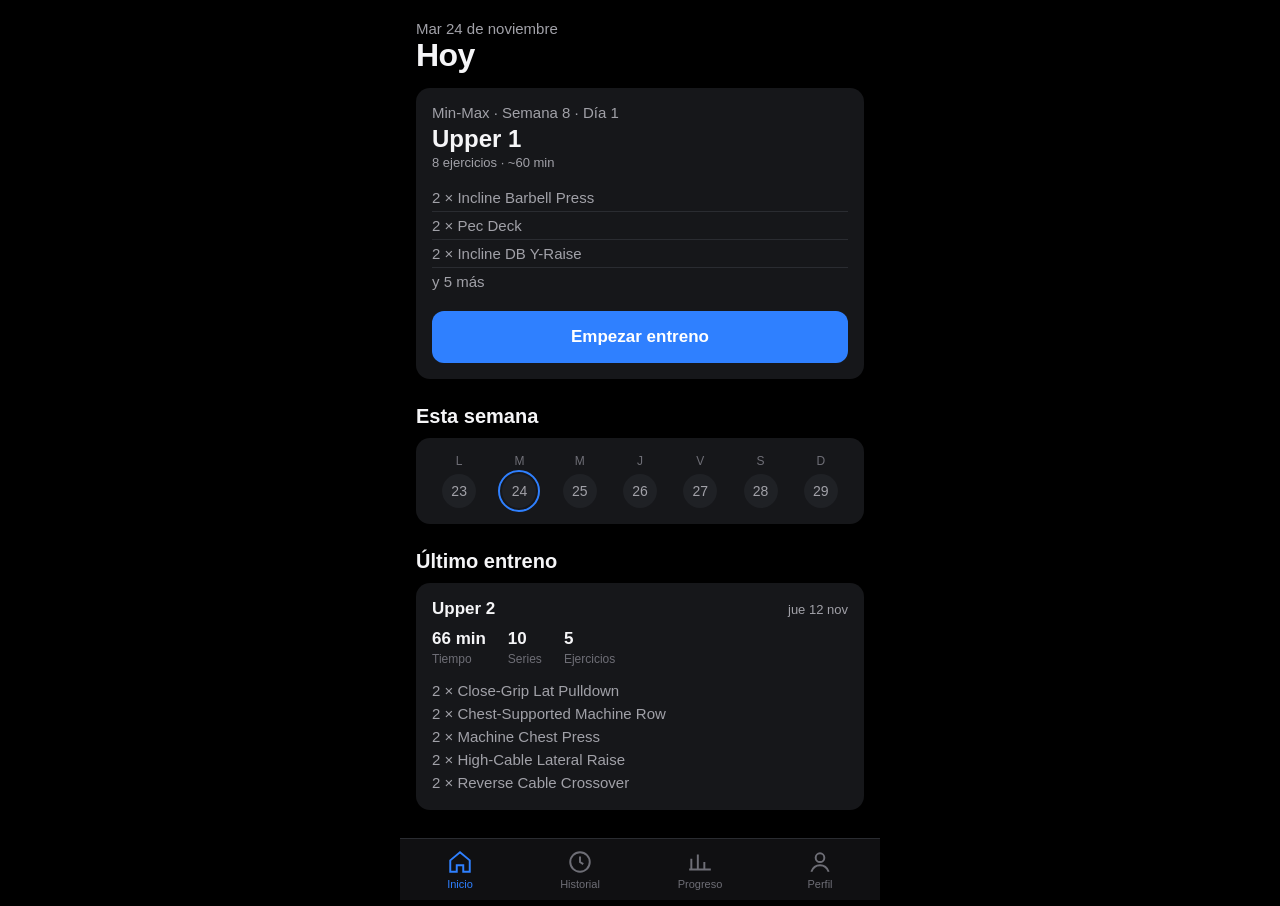
==== proto/index.html @ 16040124 "Prototipo v2 (Hevy/Strong/Setgraph) para probar en el iPhone Co-Authored-By: Claude Opus 5.5 <norepl" ====
<!doctype html>
<html lang="es"><head>
<meta charset="utf-8">
<meta name="viewport" content="width=device-width,initial-scale=1,viewport-fit=cover">
<meta name="theme-color" content="#000000">
<meta name="apple-mobile-web-app-capable" content="yes">
<title>Gym · prototipo</title>
<style>
:root{
  --bg:#000;--card:#16171A;--card2:#1F2125;--line:#2A2C31;
  --ink:#F5F5F7;--ink2:#A1A1A8;--ink3:#6E6E76;
  --blue:#2F80FF;--green:#30D158;--greenbg:rgba(48,209,88,.14);--red:#FF453A;
  --r:14px;color-scheme:dark;
  font-family:-apple-system,BlinkMacSystemFont,"SF Pro Text","Segoe UI",Roboto,sans-serif;
  font-variant-numeric:tabular-nums;
}
*{box-sizing:border-box;-webkit-tap-highlight-color:transparent}
html,body{margin:0;background:var(--bg);color:var(--ink)}
body{max-width:480px;margin:auto;min-height:100dvh}
button{font:inherit;color:inherit;background:none;border:0;padding:0;cursor:pointer}
.screen{display:none;padding:12px 16px calc(96px + env(safe-area-inset-bottom))}
.screen.on{display:block;animation:in .22s ease-out}
@keyframes in{from{opacity:.4;transform:translateY(6px)}}
.top{display:flex;align-items:flex-end;justify-content:space-between;margin:8px 0 14px}
h1{font-size:32px;font-weight:700;letter-spacing:-.02em;margin:0}
.sub{color:var(--ink2);font-size:15px}
h2{font-size:20px;font-weight:700;margin:26px 0 10px}
.card{background:var(--card);border-radius:var(--r);padding:16px}
.muted{color:var(--ink2)}
.small{font-size:13px}
.btn{display:block;width:100%;height:52px;border-radius:12px;background:var(--blue);color:#fff;font-size:17px;font-weight:600}
.btn.green{background:var(--green);color:#000}
.btn.ghost{background:var(--card2);color:var(--ink)}
.pill{display:inline-block;padding:3px 9px;border-radius:999px;background:var(--card2);font-size:13px;color:var(--ink2)}
.pill.up{background:var(--greenbg);color:var(--green)}
.pill.down{background:rgba(255,69,58,.14);color:var(--red)}
/* tab bar */
nav{position:fixed;bottom:0;left:0;right:0;max-width:480px;margin:auto;display:grid;grid-template-columns:repeat(4,1fr);
  background:rgba(18,18,20,.92);backdrop-filter:blur(20px);border-top:1px solid var(--line);padding:6px 0 calc(6px + env(safe-area-inset-bottom));z-index:5}
nav button{display:flex;flex-direction:column;align-items:center;gap:3px;font-size:11px;color:var(--ink3);padding:4px 0}
nav button.on{color:var(--blue)}
nav svg{width:26px;height:26px}
/* home */
.today h3{font-size:24px;margin:4px 0 2px;font-weight:700}
.exlist{margin:14px 0 16px;padding:0;list-style:none;color:var(--ink2);font-size:15px}
.exlist li{padding:5px 0;border-bottom:1px solid var(--line)}
.exlist li:last-child{border:0}
.week{display:grid;grid-template-columns:repeat(7,1fr);gap:6px;text-align:center}
.week div{font-size:12px;color:var(--ink3)}
.week span{display:grid;place-items:center;width:34px;height:34px;margin:6px auto 0;border-radius:50%;background:var(--card2);font-size:14px;color:var(--ink2)}
.week span.done{background:var(--green);color:#000;font-weight:700}
.week span.now{outline:2px solid var(--blue);outline-offset:2px}
.feed .row{display:flex;justify-content:space-between;align-items:baseline}
.stats{display:flex;gap:22px;margin:10px 0 12px}
.stats b{display:block;font-size:17px}
.stats small{color:var(--ink3);font-size:12px}
.feed ul{list-style:none;margin:0;padding:0;font-size:15px;color:var(--ink2)}
.feed li{padding:3px 0}
/* workout overlay */
#workout{position:fixed;inset:0;background:var(--bg);z-index:10;overflow:auto;display:none;max-width:480px;margin:auto}
#workout.on{display:block;animation:up .28s cubic-bezier(.16,1,.3,1)}
@keyframes up{from{transform:translateY(40px);opacity:.3}}
.wbar{position:sticky;top:0;z-index:2;display:flex;align-items:center;justify-content:space-between;padding:12px 16px;background:rgba(0,0,0,.9);backdrop-filter:blur(16px);border-bottom:1px solid var(--line)}
.wbar .t{font-weight:600;text-align:center}
.wbar .t small{display:block;color:var(--ink2);font-weight:400;font-size:13px}
.fin{background:var(--green);color:#000;font-weight:600;border-radius:9px;padding:8px 14px}
.ex{padding:18px 16px 8px}
.ex h4{margin:0;font-size:18px;color:var(--blue);font-weight:600}
.hint{margin:6px 0 10px;font-size:14px;color:var(--ink2)}
.hint b{color:var(--green);font-weight:600}
table{width:100%;border-collapse:collapse}
th{font-size:12px;color:var(--ink3);font-weight:600;text-align:center;padding:6px 0;letter-spacing:.02em}
td{text-align:center;padding:4px 2px;height:46px}
tr.done td{background:var(--greenbg)}
tr.done td:first-child{border-radius:10px 0 0 10px}
tr.done td:last-child{border-radius:0 10px 10px 0}
td.prev{color:var(--ink3);font-size:15px}
td input{width:64px;height:38px;border-radius:9px;border:0;background:var(--card2);color:var(--ink);text-align:center;font:inherit;font-size:17px;font-weight:600}
td input::placeholder{color:var(--ink3);font-weight:500}
tr.done input{background:transparent}
.chk{width:40px;height:38px;border-radius:9px;background:var(--card2);display:grid;place-items:center;margin:auto}
.chk svg{width:20px;height:20px;stroke:var(--ink3)}
tr.done .chk{background:var(--green)}
tr.done .chk svg{stroke:#000}
.add{width:100%;height:40px;border-radius:9px;background:var(--card);color:var(--ink2);font-size:15px;margin-top:6px}
.sep{height:8px;background:#0B0B0C;margin-top:10px}
#rest{position:fixed;left:0;right:0;bottom:calc(14px + env(safe-area-inset-bottom));max-width:448px;margin:auto;background:var(--card2);border-radius:16px;
  padding:12px 14px;display:none;align-items:center;gap:10px;z-index:12;box-shadow:0 10px 30px rgba(0,0,0,.6)}
#rest.on{display:flex;animation:up .25s ease-out}
#rest .clock{font-size:26px;font-weight:700;flex:1}
#rest .clock small{display:block;font-size:12px;font-weight:400;color:var(--ink2)}
#rest button{background:#2C2E33;border-radius:9px;padding:9px 11px;font-size:14px}
#rest .bar{position:absolute;left:14px;right:14px;bottom:6px;height:3px;border-radius:2px;background:#2C2E33;overflow:hidden}
#rest .bar i{display:block;height:100%;background:var(--blue);transform-origin:left}
/* sheet */
.sheet{position:fixed;inset:0;background:rgba(0,0,0,.6);z-index:20;display:none;align-items:flex-end}
.sheet.on{display:flex}
.sheet .panel{width:100%;max-width:480px;margin:auto;background:var(--card);border-radius:20px 20px 0 0;padding:22px 18px calc(22px + env(safe-area-inset-bottom));animation:up .3s cubic-bezier(.16,1,.3,1)}
.big{font-size:28px;font-weight:700;margin:0 0 4px}
.pr{display:flex;justify-content:space-between;padding:10px 0;border-bottom:1px solid var(--line)}
/* lists */
.list{background:var(--card);border-radius:var(--r);overflow:hidden}
.li{display:flex;align-items:center;gap:12px;padding:14px 16px;border-bottom:1px solid var(--line);width:100%;text-align:left}
.li:last-child{border:0}
.li .grow{flex:1;min-width:0}
.li .name{font-size:17px;white-space:nowrap;overflow:hidden;text-overflow:ellipsis}
.li .meta{font-size:13px;color:var(--ink2);margin-top:2px}
.li .val{text-align:right;font-weight:600}
.chev{color:var(--ink3);font-size:20px}
.month{font-size:13px;color:var(--ink2);margin:20px 4px 8px;text-transform:uppercase;letter-spacing:.04em}
/* charts */
.bars{display:flex;align-items:flex-end;gap:6px;height:110px;margin-top:12px}
.bars div{flex:1;background:var(--blue);border-radius:4px 4px 0 0;min-height:3px;position:relative}
.bars div.zero{background:var(--card2)}
.bars small{position:absolute;bottom:-18px;left:50%;transform:translateX(-50%);font-size:10px;color:var(--ink3)}
.seg{display:flex;background:var(--card2);border-radius:9px;padding:2px;margin:14px 0}
.seg button{flex:1;padding:7px 0;border-radius:7px;font-size:14px;color:var(--ink2)}
.seg button.on{background:#3A3C42;color:var(--ink);font-weight:600}
.chart svg{width:100%;height:190px;display:block}
.back{color:var(--blue);font-size:17px;margin:6px 0 4px}
.kpis{display:grid;grid-template-columns:repeat(3,1fr);gap:8px;margin-top:12px}
.kpis div{background:var(--card);border-radius:12px;padding:12px}
.kpis b{display:block;font-size:19px}
.kpis small{color:var(--ink2);font-size:12px}
</style></head>
<body>

<!-- INICIO -->
<section class="screen on" id="s-inicio">
  <div class="top"><div><div class="sub" id="today-date"></div><h1>Hoy</h1></div></div>
  <div class="card today">
    <div class="sub">Min-Max · Semana 8 · Día 1</div>
    <h3>Upper 1</h3>
    <div class="sub small" id="today-meta"></div>
    <ul class="exlist" id="today-list"></ul>
    <button class="btn" id="start">Empezar entreno</button>
  </div>
  <h2>Esta semana</h2>
  <div class="card"><div class="week" id="week"></div></div>
  <h2>Último entreno</h2>
  <div class="card feed" id="last"></div>
</section>

<!-- HISTORIAL -->
<section class="screen" id="s-historial">
  <div class="top"><h1>Historial</h1></div>
  <div id="hist"></div>
</section>

<!-- PROGRESO -->
<section class="screen" id="s-progreso">
  <div id="prog-main">
    <div class="top"><h1>Progreso</h1></div>
    <div class="card"><div class="row" style="display:flex;justify-content:space-between"><b>Entrenos por semana</b><span class="sub small">meta 5</span></div>
      <div class="bars" id="wbars"></div><div style="height:18px"></div></div>
    <h2>Tus ejercicios</h2>
    <div class="list" id="exs"></div>
  </div>
  <div id="prog-detail" hidden></div>
</section>

<!-- PERFIL -->
<section class="screen" id="s-perfil">
  <div class="top"><h1>Perfil</h1></div>
  <div class="list">
    <div class="li"><div class="grow"><div class="name">Programa</div><div class="meta">Min-Max · semana 8 de 12</div></div><span class="chev">›</span></div>
    <div class="li"><div class="grow"><div class="name">Peso corporal</div><div class="meta">97,0 kg · subiendo ~1 kg/mes</div></div><span class="chev">›</span></div>
    <div class="li"><div class="grow"><div class="name">Medidas</div><div class="meta">Cintura, brazo, pecho, muslo</div></div><span class="chev">›</span></div>
    <div class="li"><div class="grow"><div class="name">Ajustes</div><div class="meta">Sincronización, descanso, unidades</div></div><span class="chev">›</span></div>
  </div>
  <p class="sub small" style="margin:18px 4px">Prototipo: esta pestaña solo muestra dónde vive cada cosa.</p>
</section>

<nav id="tabs">
  <button data-tab="inicio" class="on"><svg viewBox="0 0 24 24" fill="none" stroke="currentColor" stroke-width="1.8"><path d="M3 10.5 12 3l9 7.5V21h-6v-6H9v6H3z"/></svg>Inicio</button>
  <button data-tab="historial"><svg viewBox="0 0 24 24" fill="none" stroke="currentColor" stroke-width="1.8"><circle cx="12" cy="12" r="9"/><path d="M12 7v5l3 2"/></svg>Historial</button>
  <button data-tab="progreso"><svg viewBox="0 0 24 24" fill="none" stroke="currentColor" stroke-width="1.8"><path d="M4 19V9M10 19V5M16 19v-7M22 19H2"/></svg>Progreso</button>
  <button data-tab="perfil"><svg viewBox="0 0 24 24" fill="none" stroke="currentColor" stroke-width="1.8"><circle cx="12" cy="8" r="4"/><path d="M4 21c1.5-4 4.5-6 8-6s6.5 2 8 6"/></svg>Perfil</button>
</nav>

<!-- ENTRENO -->
<div id="workout">
  <div class="wbar"><button id="wclose" class="muted" aria-label="Minimizar">⌄</button>
    <div class="t">Upper 1<small id="wtime">0:00</small></div><button class="fin" id="wfin">Terminar</button></div>
  <div id="wbody"></div>
  <div style="padding:16px"><button class="btn ghost" id="wcancel">Descartar entreno</button></div>
  <div style="height:120px"></div>
</div>
<div id="rest"><div class="clock" id="rclock">2:00<small>Descanso</small></div>
  <button id="rminus">−15</button><button id="rplus">+15</button><button id="rskip">Saltar</button><div class="bar"><i id="rbar"></i></div></div>

<div class="sheet" id="done"><div class="panel">
  <p class="big">¡Buen entreno!</p><p class="sub" id="dsum"></p>
  <div id="dprs"></div>
  <button class="btn" id="dok" style="margin-top:18px">Listo</button>
</div></div>

<script src="data.js"></script>
<script>
const G = window.GYM;
const $ = s => document.querySelector(s);
const fmt = n => (Math.round(n * 10) / 10).toLocaleString('es-VE');
const months = ['ene','feb','mar','abr','may','jun','jul','ago','sep','oct','nov','dic'];
const dows = ['dom','lun','mar','mié','jue','vie','sáb'];
const dlabel = d => { const x = new Date(d + 'T12:00'); return dows[x.getDay()] + ' ' + x.getDate() + ' ' + months[x.getMonth()]; };
const unit = u => u === 'pila' ? '' : ' kg';
const TODAY = '2026-11-24';

// ---------- plan de hoy (Upper 1, semana 8) ----------
const PLAN = [
  ['Incline Barbell Press', 2, 6, 8, 2.5], ['Pec Deck', 2, 6, 8, 5], ['Incline DB Y-Raise', 2, 8, 10, 2.5],
  ['Pull-Up (Wide Grip)', 2, 6, 8, 0], ['Kelso Shrug', 2, 6, 8, 2.5], ['Triceps Pressdown', 2, 6, 8, 5],
  ['Machine Preacher Curl', 2, 6, 8, 2.5], ['Dragon Flag', 2, 6, 8, 0]
];
function lastSets(name) { const s = G.series[name]; return s ? s.points.at(-1)[4] : null; }
function target(name, n, lo, hi, inc) {
  const last = lastSets(name);
  if (!last) return {sets: Array.from({length: n}, () => [null, null]), hint: 'Primera vez: elige un peso para ' + lo + '–' + hi + ' reps'};
  const w = Math.max(...last.map(s => s[0]));
  const allTop = last.slice(0, n).every(s => s[1] >= hi) && last.length >= n;
  if (allTop && inc) return {sets: Array.from({length: n}, () => [w + inc, lo]), hint: '<b>Sube a ' + fmt(w + inc) + unit(last[0][2]) + '</b> · llegaste a ' + hi + ' en todas'};
  const sets = Array.from({length: n}, (_, i) => { const p = last[i] || last.at(-1); return [p[0], Math.min(hi, p[1] + (p[1] < hi ? 1 : 0))]; });
  return {sets, hint: w ? 'Mismo peso, <b>+1 rep</b> por serie' : 'Peso corporal, <b>+1 rep</b> por serie'};
}

// ---------- INICIO ----------
const d = new Date(TODAY + 'T12:00');
$('#today-date').textContent = dows[d.getDay()][0].toUpperCase() + dows[d.getDay()].slice(1) + ' ' + d.getDate() + ' de noviembre';
$('#today-meta').textContent = PLAN.length + ' ejercicios · ~60 min';
$('#today-list').innerHTML = PLAN.slice(0, 3).map(p => '<li>' + p[1] + ' × ' + p[0] + '</li>').join('') + '<li>y ' + (PLAN.length - 3) + ' más</li>';
$('#week').innerHTML = ['L','M','M','J','V','S','D'].map((l, i) => '<div>' + l + '<span class="' + (i === 1 ? 'now' : '') + '">' + (23 + i > 30 ? 23 + i - 30 : 23 + i) + '</span></div>').join('');
const last = G.sessions.at(-1);
$('#last').innerHTML = '<div class="row"><b style="font-size:17px">' + last.day + '</b><span class="sub small">' + dlabel(last.date) + '</span></div>'
  + '<div class="stats"><div><b>' + last.min + ' min</b><small>Tiempo</small></div><div><b>' + last.exercises.reduce((m, e) => m + e.sets.length, 0) + '</b><small>Series</small></div><div><b>' + last.exercises.length + '</b><small>Ejercicios</small></div></div>'
  + '<ul>' + last.exercises.map(e => '<li>' + e.sets.length + ' × ' + e.name + '</li>').join('') + '</ul>';

// ---------- ENTRENO ----------
let t0 = 0, timer, restLeft = 0, restTotal = 120, restTimer, prs = [];
function openWorkout() {
  $('#wbody').innerHTML = PLAN.map(([name, n, lo, hi, inc], ei) => {
    const t = target(name, n, lo, hi, inc), prev = lastSets(name);
    return '<div class="ex"><h4>' + name + '</h4><div class="hint">' + t.hint + ' · ' + n + ' × ' + lo + '–' + hi + '</div>'
      + '<table data-ex="' + ei + '"><tr><th>SERIE</th><th>ANTERIOR</th><th>' + (prev && prev[0][2] === 'pila' ? 'PILA' : 'KG') + '</th><th>REPS</th><th>✓</th></tr>'
      + t.sets.map((s, i) => row(i, prev && prev[i], s)).join('') + '</table>'
      + '<button class="add" data-add="' + ei + '">+ Añadir serie</button></div><div class="sep"></div>';
  }).join('');
  $('#workout').classList.add('on'); document.body.style.overflow = 'hidden';
  t0 = Date.now(); clearInterval(timer); timer = setInterval(() => { const s = Math.floor((Date.now() - t0) / 1000); $('#wtime').textContent = Math.floor(s / 60) + ':' + String(s % 60).padStart(2, '0'); }, 1000);
}
function row(i, p, s) {
  return '<tr><td>' + (i + 1) + '</td><td class="prev">' + (p ? (p[0] ? fmt(p[0]) : 'PC') + ' × ' + p[1] : '—') + '</td>'
    + '<td><input inputmode="decimal" placeholder="' + (s[0] == null ? '' : s[0] ? fmt(s[0]) : 'PC') + '"></td>'
    + '<td><input inputmode="numeric" placeholder="' + (s[1] ?? '') + '"></td>'
    + '<td><button class="chk" aria-label="Completar serie"><svg viewBox="0 0 24 24" fill="none" stroke-width="3"><path d="M5 12.5l4.5 4.5L19 7.5"/></svg></button></td></tr>';
}
document.addEventListener('click', e => {
  const chk = e.target.closest('.chk');
  if (chk) {
    const tr = chk.closest('tr'), done = tr.classList.toggle('done');
    tr.querySelectorAll('input').forEach(inp => { if (done && !inp.value) inp.value = inp.placeholder; });
    if (done) { startRest(); if (navigator.vibrate) navigator.vibrate(20); }
    return;
  }
  const add = e.target.closest('[data-add]');
  if (add) { const tb = document.querySelector('table[data-ex="' + add.dataset.add + '"]'); const n = tb.rows.length - 1; const lastRow = tb.rows[n];
    const ins = lastRow.querySelectorAll('input'); tb.insertAdjacentHTML('beforeend', row(n, null, [ins[0].value || ins[0].placeholder, ins[1].value || ins[1].placeholder])); }
});
function startRest() {
  restLeft = restTotal = 120; $('#rest').classList.add('on'); tickRest(); clearInterval(restTimer); restTimer = setInterval(() => { restLeft--; tickRest(); if (restLeft <= 0) stopRest(); }, 1000);
}
function tickRest() { $('#rclock').firstChild.nodeValue = Math.floor(restLeft / 60) + ':' + String(Math.max(0, restLeft) % 60).padStart(2, '0'); $('#rbar').style.transform = 'scaleX(' + Math.max(0, restLeft) / restTotal + ')'; }
function stopRest() { clearInterval(restTimer); $('#rest').classList.remove('on'); if (navigator.vibrate) navigator.vibrate([60, 40, 60]); }
$('#rminus').onclick = () => { restLeft = Math.max(0, restLeft - 15); tickRest(); };
$('#rplus').onclick = () => { restLeft += 15; restTotal = Math.max(restTotal, restLeft); tickRest(); };
$('#rskip').onclick = stopRest;
$('#start').onclick = openWorkout;
$('#wclose').onclick = () => { $('#workout').classList.remove('on'); document.body.style.overflow = ''; };
$('#wcancel').onclick = () => { $('#workout').classList.remove('on'); document.body.style.overflow = ''; clearInterval(timer); stopRest(); };
$('#wfin').onclick = () => {
  const done = [...document.querySelectorAll('#wbody tr.done')];
  let vol = 0; const recs = [];
  document.querySelectorAll('#wbody table').forEach(tb => {
    const name = PLAN[tb.dataset.ex][0], s = G.series[name]; const bestPrev = s ? Math.max(...s.points.map(p => p[1])) : 0;
    tb.querySelectorAll('tr.done').forEach(tr => { const [w, r] = [...tr.querySelectorAll('input')].map(i => parseFloat(String(i.value).replace(',', '.')) || 0); vol += w * r;
      const v = s && s.bw ? r : w * (1 + Math.min(r, 15) / 30); if (bestPrev && v > bestPrev && !recs.includes(name)) recs.push(name); });
  });
  const m = Math.max(1, Math.round((Date.now() - t0) / 60000));
  $('#dsum').textContent = m + ' min · ' + done.length + ' series · ' + fmt(vol) + ' de volumen';
  $('#dprs').innerHTML = recs.length ? '<h2 style="margin-top:16px">Récords</h2>' + recs.map(r => '<div class="pr"><span>' + r + '</span><span class="pill up">Nuevo récord</span></div>').join('') : '<p class="sub">Sin récords hoy. Lo importante es la constancia.</p>';
  $('#done').classList.add('on'); stopRest(); clearInterval(timer);
};
$('#dok').onclick = () => { $('#done').classList.remove('on'); $('#workout').classList.remove('on'); document.body.style.overflow = ''; };

// ---------- HISTORIAL ----------
(function () {
  let html = '', cur = '';
  [...G.sessions].reverse().forEach((s, i) => {
    const m = s.date.slice(0, 7);
    if (m !== cur) { if (cur) html += '</div>'; cur = m; const [y, mo] = m.split('-'); const n = G.sessions.filter(x => x.date.startsWith(m)).length;
      html += '<div class="month">' + months[+mo - 1] + ' ' + y + ' · ' + n + ' entrenos</div><div class="list">'; }
    html += '<button class="li" data-sess="' + (G.sessions.length - 1 - i) + '"><div class="grow"><div class="name">' + s.day + '</div><div class="meta">' + dlabel(s.date) + ' · ' + s.min + ' min · ' + s.exercises.reduce((a, e) => a + e.sets.length, 0) + ' series</div></div><span class="chev">›</span></button>';
  });
  $('#hist').innerHTML = html + '</div>';
})();
document.addEventListener('click', e => {
  const b = e.target.closest('[data-sess]'); if (!b) return;
  const s = G.sessions[b.dataset.sess];
  $('#dsum').textContent = s.day + ' · ' + dlabel(s.date) + ' · ' + s.min + ' min';
  $('#dprs').innerHTML = s.exercises.map(ex => '<div class="pr"><span>' + ex.name + '</span><span class="sub">' + ex.sets.map(z => (z[0] ? fmt(z[0]) : 'PC') + '×' + z[1]).join(', ') + '</span></div>').join('');
  document.querySelector('#done .big').textContent = s.day; $('#done').classList.add('on');
});

// ---------- PROGRESO ----------
(function () {
  const weeks = [];
  for (let i = 11; i >= 0; i--) { const end = new Date(TODAY + 'T12:00'); end.setDate(end.getDate() - end.getDay() + 1 - i * 7); const start = new Date(end); const e2 = new Date(end); e2.setDate(e2.getDate() + 7);
    const n = G.sessions.filter(s => { const x = new Date(s.date + 'T12:00'); return x >= start && x < e2; }).length; weeks.push([start, n]); }
  $('#wbars').innerHTML = weeks.map(([d0, n]) => '<div class="' + (n ? '' : 'zero') + '" style="height:' + (n / 5 * 100) + '%"><small>' + d0.getDate() + '/' + (d0.getMonth() + 1) + '</small></div>').join('');
  const main = ['Incline Barbell Press','Machine Chest Press','Close-Grip Lat Pulldown','Chest-Supported Machine Row','Barbell RDL','Hack Squat','Machine Hip Thrust','Leg Extension','Lying Leg Curl','Pull-Up (Wide Grip)','Triceps Pressdown','Bayesian Cable Curl','Machine Lateral Raise','High-Cable Lateral Raise'];
  $('#exs').innerHTML = main.filter(n => G.series[n]).map(n => {
    const s = G.series[n], p = s.points, now = p.at(-1)[1];
    const old = p.filter(x => new Date(x[0]) <= new Date(new Date(TODAY) - 84 * 864e5)).at(-1) || p[0];
    const ch = s.bw ? now - old[1] : (now / old[1] - 1) * 100;
    const cls = ch > 0.5 ? 'up' : ch < -0.5 ? 'down' : '';
    return '<button class="li" data-exd="' + n + '"><div class="grow"><div class="name">' + n + '</div><div class="meta">' + (s.bw ? 'Mejor: ' + now + ' reps' : '1RM estimado ' + fmt(now) + unit(s.unit)) + '</div></div>'
      + '<span class="pill ' + cls + '">' + (ch > 0 ? '+' : '') + (s.bw ? ch + ' reps' : fmt(ch) + '%') + '</span><span class="chev">›</span></button>';
  }).join('');
})();
let metric = 1;
function detail(n) {
  const s = G.series[n], p = s.points;
  const best = Math.max(...p.map(x => x[1])), heavy = Math.max(...p.map(x => x[2])), vol = Math.max(...p.map(x => x[3]));
  $('#prog-detail').innerHTML = '<button class="back" id="pback">‹ Progreso</button><h1 style="font-size:26px">' + n + '</h1>'
    + '<div class="kpis"><div><b>' + fmt(best) + '</b><small>' + (s.bw ? 'Mejores reps' : '1RM est.') + '</small></div><div><b>' + (s.bw ? 'PC' : fmt(heavy)) + '</b><small>Peso máx.</small></div><div><b>' + p.length + '</b><small>Sesiones</small></div></div>'
    + '<div class="seg" id="seg"><button data-m="1" class="' + (metric === 1 ? 'on' : '') + '">' + (s.bw ? 'Reps' : '1RM est.') + '</button><button data-m="2" class="' + (metric === 2 ? 'on' : '') + '">Peso máx.</button><button data-m="3" class="' + (metric === 3 ? 'on' : '') + '">Volumen</button></div>'
    + '<div class="card chart">' + chart(p.map(x => [x[0], x[metric]])) + '</div>'
    + '<h2>Historial</h2><div class="list">' + [...p].reverse().slice(0, 12).map(x => '<div class="li"><div class="grow"><div class="name" style="font-size:15px">' + dlabel(x[0]) + '</div></div><div class="sub">' + x[4].map(z => (z[0] ? fmt(z[0]) : 'PC') + '×' + z[1]).join(' · ') + '</div></div>').join('') + '</div>';
  $('#prog-main').hidden = true; $('#prog-detail').hidden = false; window.scrollTo(0, 0);
  $('#pback').onclick = () => { $('#prog-main').hidden = false; $('#prog-detail').hidden = true; };
  $('#seg').onclick = e => { const b = e.target.closest('[data-m]'); if (b) { metric = +b.dataset.m; detail(n); } };
}
function chart(pts) {
  const W = 340, H = 180, pad = 24, vs = pts.map(p => p[1]), lo = Math.min(...vs), hi = Math.max(...vs), span = hi - lo || 1;
  const xy = pts.map((p, i) => [pad + i * (W - 2 * pad) / Math.max(1, pts.length - 1), H - pad - (p[1] - lo) / span * (H - 2 * pad)]);
  const path = xy.map((q, i) => (i ? 'L' : 'M') + q[0].toFixed(1) + ' ' + q[1].toFixed(1)).join(' ');
  const len = 2000;
  return '<svg viewBox="0 0 ' + W + ' ' + H + '"><text x="0" y="14" fill="#6E6E76" font-size="11">' + fmt(hi) + '</text><text x="0" y="' + (H - 8) + '" fill="#6E6E76" font-size="11">' + fmt(lo) + '</text>'
    + '<path d="' + path + '" fill="none" stroke="#2F80FF" stroke-width="2.5" stroke-linejoin="round" stroke-dasharray="' + len + '" stroke-dashoffset="' + len + '"><animate attributeName="stroke-dashoffset" to="0" dur=".7s" fill="freeze"/></path>'
    + xy.map((q, i) => '<circle cx="' + q[0].toFixed(1) + '" cy="' + q[1].toFixed(1) + '" r="' + (pts[i][1] === hi ? 5 : 3) + '" fill="' + (pts[i][1] === hi ? '#30D158' : '#2F80FF') + '"/>').join('')
    + '<text x="' + W + '" y="' + (H - 4) + '" fill="#6E6E76" font-size="11" text-anchor="end">' + dlabel(pts.at(-1)[0]) + '</text><text x="' + pad + '" y="' + (H - 4) + '" fill="#6E6E76" font-size="11">' + dlabel(pts[0][0]) + '</text></svg>';
}
document.addEventListener('click', e => { const b = e.target.closest('[data-exd]'); if (b) { metric = 1; detail(b.dataset.exd); } });

// ---------- tabs ----------
$('#tabs').onclick = e => {
  const b = e.target.closest('[data-tab]'); if (!b) return;
  document.querySelectorAll('#tabs button').forEach(x => x.classList.toggle('on', x === b));
  document.querySelectorAll('.screen').forEach(s => s.classList.toggle('on', s.id === 's-' + b.dataset.tab));
  if (b.dataset.tab === 'progreso') { $('#prog-main').hidden = false; $('#prog-detail').hidden = true; }
  window.scrollTo(0, 0);
};
</script>
</body></html>
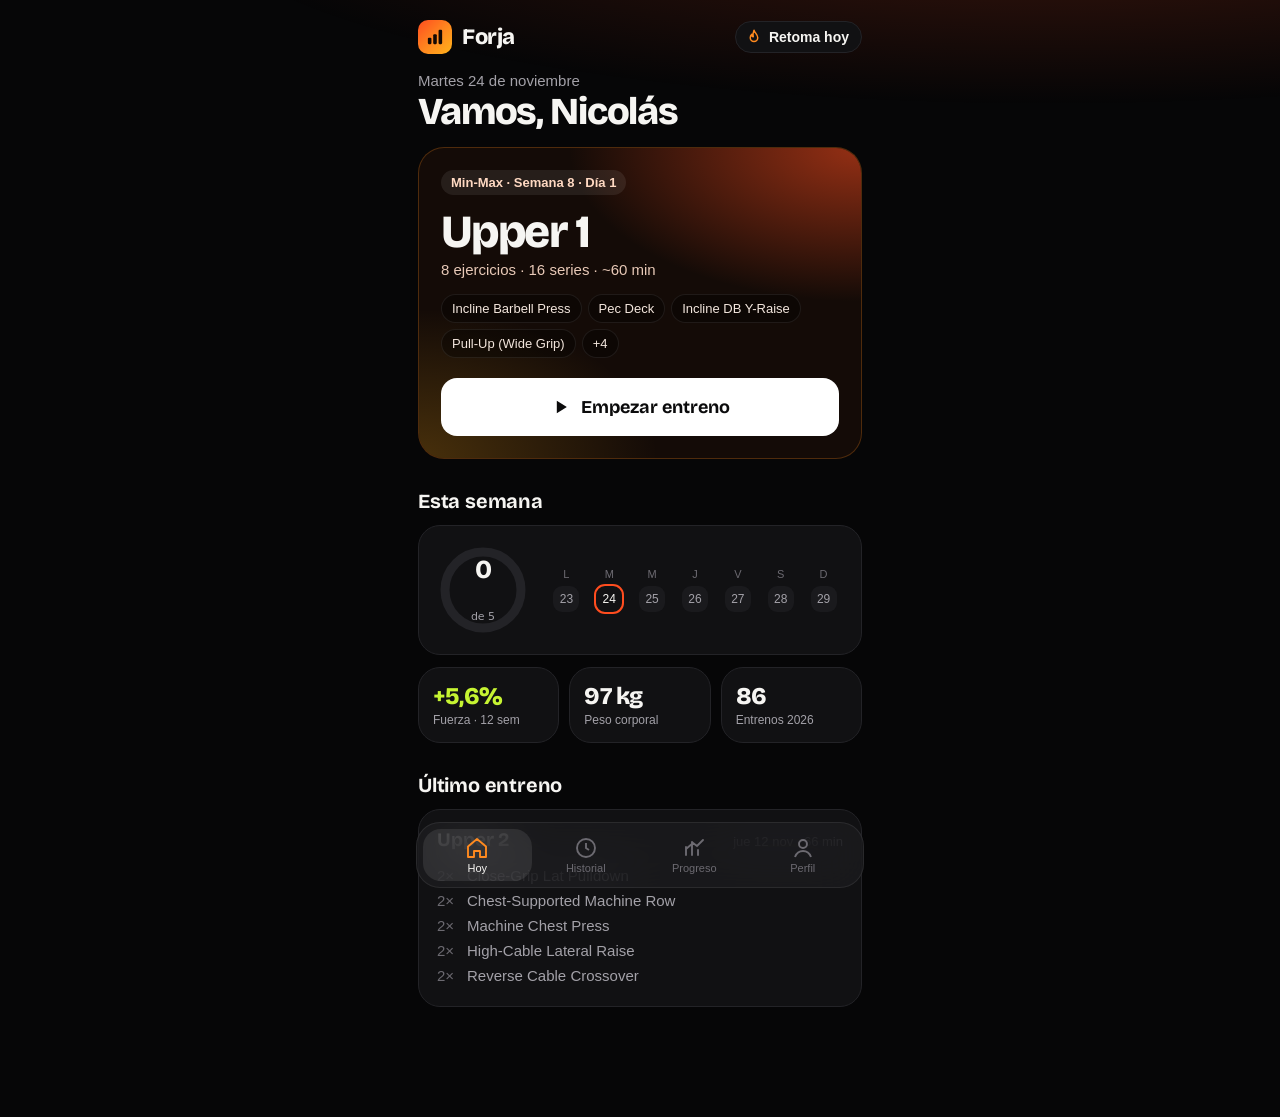
==== commit 63eb9bb7: "Prototipo v3: marca Forja, animaciones y celebraciones Co-Authored-By: Claude Opus 5.5 <noreply@anth" ====
--- a/proto/index.html
+++ b/proto/index.html
@@ -2,362 +2,456 @@
 <html lang="es"><head>
 <meta charset="utf-8">
 <meta name="viewport" content="width=device-width,initial-scale=1,viewport-fit=cover">
-<meta name="theme-color" content="#000000">
-<meta name="apple-mobile-web-app-capable" content="yes">
-<title>Gym · prototipo</title>
+<meta name="theme-color" content="#060607">
+<title>Forja · prototipo</title>
+<link rel="preconnect" href="https://fonts.googleapis.com"><link rel="preconnect" href="https://fonts.gstatic.com" crossorigin>
+<link href="https://fonts.googleapis.com/css2?family=Bricolage+Grotesque:opsz,wght@12..96,600;12..96,700;12..96,800&display=swap" rel="stylesheet">
 <style>
 :root{
-  --bg:#000;--card:#16171A;--card2:#1F2125;--line:#2A2C31;
-  --ink:#F5F5F7;--ink2:#A1A1A8;--ink3:#6E6E76;
-  --blue:#2F80FF;--green:#30D158;--greenbg:rgba(48,209,88,.14);--red:#FF453A;
-  --r:14px;color-scheme:dark;
-  font-family:-apple-system,BlinkMacSystemFont,"SF Pro Text","Segoe UI",Roboto,sans-serif;
+  --bg:#060607;--s1:#111113;--s2:#1A1A1D;--s3:#242428;--line:#232327;
+  --ink:#F6F5F2;--ink2:#A3A1A8;--ink3:#6C6A71;
+  --ember:#FF4D1F;--orange:#FF8A1F;--gold:#FFB21A;--lime:#C6F432;--red:#FF4D5E;
+  --grad:linear-gradient(135deg,#FF4D1F 0%,#FF8A1F 55%,#FFB21A 100%);
+  --done:rgba(255,106,31,.13);
+  --spring:cubic-bezier(.2,1.4,.35,1);--out:cubic-bezier(.16,1,.3,1);
+  --display:"Bricolage Grotesque",-apple-system,sans-serif;
+  color-scheme:dark;font-family:-apple-system,BlinkMacSystemFont,"SF Pro Text","Segoe UI",Roboto,sans-serif;
   font-variant-numeric:tabular-nums;
 }
 *{box-sizing:border-box;-webkit-tap-highlight-color:transparent}
 html,body{margin:0;background:var(--bg);color:var(--ink)}
-body{max-width:480px;margin:auto;min-height:100dvh}
+body{max-width:480px;margin:auto;min-height:100dvh;overflow-x:hidden}
+body::before{content:"";position:fixed;inset:-20% -30% auto;height:460px;pointer-events:none;z-index:0;
+  background:radial-gradient(60% 60% at 70% 20%,rgba(255,77,31,.22),transparent 70%),radial-gradient(50% 50% at 15% 0%,rgba(255,178,26,.12),transparent 70%)}
 button{font:inherit;color:inherit;background:none;border:0;padding:0;cursor:pointer}
-.screen{display:none;padding:12px 16px calc(96px + env(safe-area-inset-bottom))}
-.screen.on{display:block;animation:in .22s ease-out}
-@keyframes in{from{opacity:.4;transform:translateY(6px)}}
-.top{display:flex;align-items:flex-end;justify-content:space-between;margin:8px 0 14px}
-h1{font-size:32px;font-weight:700;letter-spacing:-.02em;margin:0}
-.sub{color:var(--ink2);font-size:15px}
-h2{font-size:20px;font-weight:700;margin:26px 0 10px}
-.card{background:var(--card);border-radius:var(--r);padding:16px}
-.muted{color:var(--ink2)}
-.small{font-size:13px}
-.btn{display:block;width:100%;height:52px;border-radius:12px;background:var(--blue);color:#fff;font-size:17px;font-weight:600}
-.btn.green{background:var(--green);color:#000}
-.btn.ghost{background:var(--card2);color:var(--ink)}
-.pill{display:inline-block;padding:3px 9px;border-radius:999px;background:var(--card2);font-size:13px;color:var(--ink2)}
-.pill.up{background:var(--greenbg);color:var(--green)}
-.pill.down{background:rgba(255,69,58,.14);color:var(--red)}
+button:active{transform:scale(.97)}
+.screen{display:none;position:relative;z-index:1;padding:10px 18px calc(110px + env(safe-area-inset-bottom))}
+.screen.on{display:block}
+.enter > *{animation:rise .55s var(--out) backwards}
+.enter > *:nth-child(2){animation-delay:.06s}.enter > *:nth-child(3){animation-delay:.12s}.enter > *:nth-child(4){animation-delay:.18s}.enter > *:nth-child(5){animation-delay:.24s}.enter > *:nth-child(6){animation-delay:.3s}
+@keyframes rise{from{opacity:0;transform:translateY(16px)}}
+.top{display:flex;align-items:center;justify-content:space-between;margin:10px 0 18px}
+.brand{display:flex;align-items:center;gap:10px;font:800 22px var(--display);letter-spacing:-.02em}
+.logo{width:34px;height:34px;border-radius:10px;background:var(--grad);display:grid;place-items:center}
+.logo svg{width:20px;height:20px}
+.streak{display:flex;align-items:center;gap:6px;background:var(--s1);border:1px solid var(--line);border-radius:999px;padding:6px 12px 6px 9px;font-weight:600;font-size:14px}
+.streak svg{width:18px;height:18px}
+h1{font:800 38px/1 var(--display);letter-spacing:-.03em;margin:0}
+.hello{color:var(--ink2);font-size:15px;margin:0 0 4px}
+h2{font:700 20px var(--display);letter-spacing:-.01em;margin:30px 0 12px}
+.muted{color:var(--ink2)}.small{font-size:13px}
+.card{background:var(--s1);border:1px solid var(--line);border-radius:22px;padding:18px}
+/* hoy */
+.today{position:relative;overflow:hidden;border-radius:26px;padding:22px;background:#140b07;border:1px solid rgba(255,138,31,.25);margin-top:16px}
+.today::before{content:"";position:absolute;inset:0;background:radial-gradient(120% 90% at 100% 0%,rgba(255,77,31,.55),transparent 55%),radial-gradient(90% 80% at 0% 100%,rgba(255,178,26,.22),transparent 60%);animation:breathe 6s ease-in-out infinite alternate}
+@keyframes breathe{to{transform:scale(1.08) translate(-2%,2%)}}
+.today > *{position:relative}
+.tag{display:inline-flex;gap:6px;align-items:center;font-size:13px;font-weight:600;color:#FFD9C2;background:rgba(255,255,255,.08);border-radius:999px;padding:5px 10px}
+.today h3{font:800 46px/1 var(--display);letter-spacing:-.035em;margin:14px 0 6px}
+.today .meta{color:#E8C9B7;font-size:15px}
+.chips{display:flex;flex-wrap:wrap;gap:6px;margin:16px 0 20px}
+.chips span{font-size:13px;background:rgba(0,0,0,.35);border:1px solid rgba(255,255,255,.08);border-radius:999px;padding:6px 10px;color:#F3E6DD}
+.go{position:relative;overflow:hidden;width:100%;height:58px;border-radius:16px;background:#fff;color:#0B0B0C;font:700 18px var(--display);display:flex;align-items:center;justify-content:center;gap:10px}
+.go::after{content:"";position:absolute;inset:0;background:linear-gradient(100deg,transparent 30%,rgba(255,140,60,.35) 50%,transparent 70%);transform:translateX(-100%);animation:shine 3.2s 1.2s ease-in-out infinite}
+@keyframes shine{40%,100%{transform:translateX(100%)}}
+.go svg{width:20px;height:20px}
+.weekwrap{display:flex;align-items:center;gap:18px}
+.ring{width:92px;height:92px;flex:0 0 auto;position:relative}
+.ring svg{width:100%;height:100%;transform:rotate(-90deg)}
+.ring b{position:absolute;inset:0;display:grid;place-items:center;font:800 26px var(--display);line-height:1}
+.ring b small{display:block;font:500 11px system-ui;color:var(--ink2);margin-top:2px}
+.days{flex:1;display:grid;grid-template-columns:repeat(7,1fr);gap:4px;text-align:center;font-size:11px;color:var(--ink3)}
+.days i{display:block;width:26px;height:26px;margin:6px auto 0;border-radius:9px;background:var(--s2);font-style:normal;line-height:26px;color:var(--ink2);font-size:12px}
+.days i.now{background:transparent;outline:2px solid var(--ember);color:var(--ink)}
+.stat3{display:grid;grid-template-columns:repeat(3,1fr);gap:10px}
+.stat3 .card{padding:14px}
+.stat3 b{display:block;font:800 24px var(--display);letter-spacing:-.02em}
+.stat3 small{color:var(--ink2);font-size:12px}
+.up{color:var(--lime)}.down{color:var(--red)}
+.feed .row{display:flex;justify-content:space-between;align-items:baseline}
+.feed b.t{font:700 19px var(--display)}
+.feed ul{list-style:none;margin:12px 0 0;padding:0;font-size:15px;color:var(--ink2)}
+.feed li{padding:4px 0;display:flex;gap:8px}
+.feed li em{font-style:normal;color:var(--ink3);width:22px}
 /* tab bar */
-nav{position:fixed;bottom:0;left:0;right:0;max-width:480px;margin:auto;display:grid;grid-template-columns:repeat(4,1fr);
-  background:rgba(18,18,20,.92);backdrop-filter:blur(20px);border-top:1px solid var(--line);padding:6px 0 calc(6px + env(safe-area-inset-bottom));z-index:5}
-nav button{display:flex;flex-direction:column;align-items:center;gap:3px;font-size:11px;color:var(--ink3);padding:4px 0}
-nav button.on{color:var(--blue)}
-nav svg{width:26px;height:26px}
-/* home */
-.today h3{font-size:24px;margin:4px 0 2px;font-weight:700}
-.exlist{margin:14px 0 16px;padding:0;list-style:none;color:var(--ink2);font-size:15px}
-.exlist li{padding:5px 0;border-bottom:1px solid var(--line)}
-.exlist li:last-child{border:0}
-.week{display:grid;grid-template-columns:repeat(7,1fr);gap:6px;text-align:center}
-.week div{font-size:12px;color:var(--ink3)}
-.week span{display:grid;place-items:center;width:34px;height:34px;margin:6px auto 0;border-radius:50%;background:var(--card2);font-size:14px;color:var(--ink2)}
-.week span.done{background:var(--green);color:#000;font-weight:700}
-.week span.now{outline:2px solid var(--blue);outline-offset:2px}
-.feed .row{display:flex;justify-content:space-between;align-items:baseline}
-.stats{display:flex;gap:22px;margin:10px 0 12px}
-.stats b{display:block;font-size:17px}
-.stats small{color:var(--ink3);font-size:12px}
-.feed ul{list-style:none;margin:0;padding:0;font-size:15px;color:var(--ink2)}
-.feed li{padding:3px 0}
-/* workout overlay */
+nav{position:fixed;left:16px;right:16px;bottom:calc(12px + env(safe-area-inset-bottom));max-width:448px;margin:auto;z-index:5;
+  display:grid;grid-template-columns:repeat(4,1fr);background:rgba(28,28,31,.72);backdrop-filter:blur(24px) saturate(1.4);-webkit-backdrop-filter:blur(24px) saturate(1.4);
+  border:1px solid rgba(255,255,255,.08);border-radius:24px;padding:6px}
+nav .ind{position:absolute;top:6px;bottom:6px;left:6px;width:calc((100% - 12px)/4);border-radius:18px;background:rgba(255,255,255,.09);transition:transform .38s var(--spring)}
+nav button{position:relative;display:flex;flex-direction:column;align-items:center;gap:2px;font-size:11px;color:var(--ink3);padding:7px 0;transition:color .2s}
+nav button.on{color:var(--ink)}
+nav button.on svg{stroke:var(--orange)}
+nav svg{width:24px;height:24px}
+/* workout */
 #workout{position:fixed;inset:0;background:var(--bg);z-index:10;overflow:auto;display:none;max-width:480px;margin:auto}
-#workout.on{display:block;animation:up .28s cubic-bezier(.16,1,.3,1)}
-@keyframes up{from{transform:translateY(40px);opacity:.3}}
-.wbar{position:sticky;top:0;z-index:2;display:flex;align-items:center;justify-content:space-between;padding:12px 16px;background:rgba(0,0,0,.9);backdrop-filter:blur(16px);border-bottom:1px solid var(--line)}
-.wbar .t{font-weight:600;text-align:center}
-.wbar .t small{display:block;color:var(--ink2);font-weight:400;font-size:13px}
-.fin{background:var(--green);color:#000;font-weight:600;border-radius:9px;padding:8px 14px}
-.ex{padding:18px 16px 8px}
-.ex h4{margin:0;font-size:18px;color:var(--blue);font-weight:600}
-.hint{margin:6px 0 10px;font-size:14px;color:var(--ink2)}
-.hint b{color:var(--green);font-weight:600}
-table{width:100%;border-collapse:collapse}
-th{font-size:12px;color:var(--ink3);font-weight:600;text-align:center;padding:6px 0;letter-spacing:.02em}
-td{text-align:center;padding:4px 2px;height:46px}
-tr.done td{background:var(--greenbg)}
-tr.done td:first-child{border-radius:10px 0 0 10px}
-tr.done td:last-child{border-radius:0 10px 10px 0}
-td.prev{color:var(--ink3);font-size:15px}
-td input{width:64px;height:38px;border-radius:9px;border:0;background:var(--card2);color:var(--ink);text-align:center;font:inherit;font-size:17px;font-weight:600}
-td input::placeholder{color:var(--ink3);font-weight:500}
+#workout.on{display:block;animation:sheetup .45s var(--out)}
+@keyframes sheetup{from{transform:translateY(60px);opacity:0}}
+.wbar{position:sticky;top:0;z-index:2;padding:12px 16px 10px;background:rgba(6,6,7,.86);backdrop-filter:blur(18px);-webkit-backdrop-filter:blur(18px);border-bottom:1px solid var(--line)}
+.wrow{display:flex;align-items:center;justify-content:space-between}
+.wt{text-align:center}
+.wt b{display:block;font:700 17px var(--display)}
+.wt small{color:var(--ink2);font-size:13px}
+.fin{background:var(--grad);color:#120804;font-weight:700;border-radius:11px;padding:9px 14px}
+.prog{height:4px;border-radius:3px;background:var(--s2);margin-top:10px;overflow:hidden}
+.prog i{display:block;height:100%;background:var(--grad);transform-origin:left;transform:scaleX(0);transition:transform .5s var(--out)}
+.ex{padding:20px 16px 6px;animation:rise .5s var(--out) backwards}
+.ex h4{margin:0;font:700 21px var(--display);letter-spacing:-.01em}
+.hint{display:inline-flex;gap:6px;align-items:center;margin:8px 0 12px;font-size:13px;color:var(--ink2);background:var(--s1);border:1px solid var(--line);border-radius:999px;padding:5px 10px}
+.hint b{color:var(--gold);font-weight:600}
+table{width:100%;border-collapse:separate;border-spacing:0 6px}
+th{font-size:11px;color:var(--ink3);font-weight:600;text-align:center;letter-spacing:.08em;padding:0}
+td{text-align:center;padding:0 2px;height:50px;background:var(--s1);transition:background .35s}
+td:first-child{border-radius:14px 0 0 14px;color:var(--ink2);font-weight:600;width:34px}
+td:last-child{border-radius:0 14px 14px 0}
+tr.done td{background:var(--done)}
+td.prev{color:var(--ink3);font-size:14px}
+td input{width:62px;height:38px;border-radius:10px;border:0;background:var(--s2);color:var(--ink);text-align:center;font:700 18px var(--display);transition:background .3s}
+td input::placeholder{color:#57565C}
 tr.done input{background:transparent}
-.chk{width:40px;height:38px;border-radius:9px;background:var(--card2);display:grid;place-items:center;margin:auto}
+.chk{width:42px;height:38px;border-radius:11px;background:var(--s2);display:grid;place-items:center;margin:auto;position:relative}
 .chk svg{width:20px;height:20px;stroke:var(--ink3)}
-tr.done .chk{background:var(--green)}
-tr.done .chk svg{stroke:#000}
-.add{width:100%;height:40px;border-radius:9px;background:var(--card);color:var(--ink2);font-size:15px;margin-top:6px}
-.sep{height:8px;background:#0B0B0C;margin-top:10px}
-#rest{position:fixed;left:0;right:0;bottom:calc(14px + env(safe-area-inset-bottom));max-width:448px;margin:auto;background:var(--card2);border-radius:16px;
-  padding:12px 14px;display:none;align-items:center;gap:10px;z-index:12;box-shadow:0 10px 30px rgba(0,0,0,.6)}
-#rest.on{display:flex;animation:up .25s ease-out}
-#rest .clock{font-size:26px;font-weight:700;flex:1}
-#rest .clock small{display:block;font-size:12px;font-weight:400;color:var(--ink2)}
-#rest button{background:#2C2E33;border-radius:9px;padding:9px 11px;font-size:14px}
-#rest .bar{position:absolute;left:14px;right:14px;bottom:6px;height:3px;border-radius:2px;background:#2C2E33;overflow:hidden}
-#rest .bar i{display:block;height:100%;background:var(--blue);transform-origin:left}
+.chk svg path{stroke-dasharray:24;stroke-dashoffset:0}
+tr.done .chk{background:var(--grad);animation:pop .42s var(--spring)}
+tr.done .chk svg{stroke:#120804}
+tr.done .chk svg path{animation:draw .3s .05s var(--out) backwards}
+@keyframes pop{0%{transform:scale(.7)}60%{transform:scale(1.12)}100%{transform:scale(1)}}
+@keyframes draw{from{stroke-dashoffset:24}}
+.prbadge{position:absolute;right:-6px;top:-10px;background:var(--gold);color:#120804;font:800 10px var(--display);border-radius:6px;padding:2px 5px;animation:pop .5s var(--spring)}
+.add{width:100%;height:42px;border-radius:12px;border:1px dashed #333338;color:var(--ink2);font-size:15px;margin-top:4px}
+#rest{position:fixed;left:14px;right:14px;bottom:calc(14px + env(safe-area-inset-bottom));max-width:452px;margin:auto;z-index:12;display:none;align-items:center;gap:12px;
+  background:rgba(28,28,31,.9);backdrop-filter:blur(20px);-webkit-backdrop-filter:blur(20px);border:1px solid rgba(255,255,255,.08);border-radius:22px;padding:10px 12px}
+#rest.on{display:flex;animation:sheetup .4s var(--out)}
+.rring{width:52px;height:52px;position:relative;flex:0 0 auto}
+.rring svg{width:100%;height:100%;transform:rotate(-90deg)}
+.rring circle.p{transition:stroke-dashoffset 1s linear}
+.rclock{flex:1}
+.rclock b{display:block;font:800 24px var(--display)}
+.rclock small{color:var(--ink2);font-size:12px}
+#rest button{background:var(--s3);border-radius:11px;padding:10px 11px;font-size:14px;font-weight:600}
 /* sheet */
-.sheet{position:fixed;inset:0;background:rgba(0,0,0,.6);z-index:20;display:none;align-items:flex-end}
-.sheet.on{display:flex}
-.sheet .panel{width:100%;max-width:480px;margin:auto;background:var(--card);border-radius:20px 20px 0 0;padding:22px 18px calc(22px + env(safe-area-inset-bottom));animation:up .3s cubic-bezier(.16,1,.3,1)}
-.big{font-size:28px;font-weight:700;margin:0 0 4px}
-.pr{display:flex;justify-content:space-between;padding:10px 0;border-bottom:1px solid var(--line)}
+.sheet{position:fixed;inset:0;background:rgba(0,0,0,.65);z-index:20;display:none;align-items:flex-end}
+.sheet.on{display:flex;animation:fade .25s}
+@keyframes fade{from{opacity:0}}
+.panel{position:relative;width:100%;max-width:480px;margin:auto;background:var(--s1);border-radius:28px 28px 0 0;padding:26px 20px calc(24px + env(safe-area-inset-bottom));animation:sheetup .5s var(--out);overflow:hidden}
+.panel .glow{position:absolute;inset:-40% -20% auto;height:280px;background:radial-gradient(50% 50% at 50% 50%,rgba(255,120,31,.35),transparent 70%);pointer-events:none}
+.big{position:relative;font:800 34px/1.05 var(--display);letter-spacing:-.03em;margin:0 0 16px}
+.sumg{position:relative;display:grid;grid-template-columns:repeat(3,1fr);gap:10px;margin-bottom:8px}
+.sumg div{background:var(--s2);border-radius:16px;padding:14px}
+.sumg b{display:block;font:800 26px var(--display)}
+.sumg small{color:var(--ink2);font-size:12px}
+.pr{display:flex;justify-content:space-between;align-items:center;padding:12px 0;border-bottom:1px solid var(--line);position:relative}
+.pill{display:inline-block;padding:4px 10px;border-radius:999px;font-size:12px;font-weight:700}
+.pill.gold{background:rgba(255,178,26,.15);color:var(--gold)}
+.pill.up{background:rgba(198,244,50,.12);color:var(--lime)}
+.pill.down{background:rgba(255,77,94,.13);color:var(--red)}
+.pill.flat{background:var(--s2);color:var(--ink2)}
+.btn{display:block;width:100%;height:54px;border-radius:16px;background:var(--grad);color:#120804;font:700 17px var(--display);margin-top:20px;position:relative}
+.ghost{display:block;width:100%;height:48px;border-radius:14px;background:var(--s1);color:var(--ink2);font-size:15px}
+canvas#fx{position:fixed;inset:0;pointer-events:none;z-index:30}
 /* lists */
-.list{background:var(--card);border-radius:var(--r);overflow:hidden}
-.li{display:flex;align-items:center;gap:12px;padding:14px 16px;border-bottom:1px solid var(--line);width:100%;text-align:left}
+.list{background:var(--s1);border:1px solid var(--line);border-radius:20px;overflow:hidden}
+.li{display:flex;align-items:center;gap:12px;padding:14px 16px;border-bottom:1px solid var(--line);width:100%;text-align:left;animation:rise .45s var(--out) backwards}
 .li:last-child{border:0}
 .li .grow{flex:1;min-width:0}
-.li .name{font-size:17px;white-space:nowrap;overflow:hidden;text-overflow:ellipsis}
-.li .meta{font-size:13px;color:var(--ink2);margin-top:2px}
-.li .val{text-align:right;font-weight:600}
+.li .name{font-size:16px;font-weight:600;white-space:nowrap;overflow:hidden;text-overflow:ellipsis}
+.li .meta{font-size:13px;color:var(--ink2);margin-top:3px}
+.li .ic{width:40px;height:40px;border-radius:12px;background:var(--s2);display:grid;place-items:center;font:800 13px var(--display);color:var(--orange);flex:0 0 auto}
+.spark{width:64px;height:28px;flex:0 0 auto}
 .chev{color:var(--ink3);font-size:20px}
-.month{font-size:13px;color:var(--ink2);margin:20px 4px 8px;text-transform:uppercase;letter-spacing:.04em}
-/* charts */
-.bars{display:flex;align-items:flex-end;gap:6px;height:110px;margin-top:12px}
-.bars div{flex:1;background:var(--blue);border-radius:4px 4px 0 0;min-height:3px;position:relative}
-.bars div.zero{background:var(--card2)}
+.month{position:sticky;top:0;z-index:1;background:linear-gradient(var(--bg) 70%,transparent);font-size:12px;font-weight:700;color:var(--ink3);margin:18px 0 0;padding:8px 4px;letter-spacing:.1em;text-transform:uppercase}
+/* progreso */
+.bars{display:flex;align-items:flex-end;gap:7px;height:120px;margin-top:14px}
+.bars div{flex:1;border-radius:7px 7px 3px 3px;background:var(--grad);transform-origin:bottom;animation:grow .7s var(--out) backwards;position:relative}
+.bars div.zero{background:var(--s2);min-height:4px}
 .bars small{position:absolute;bottom:-18px;left:50%;transform:translateX(-50%);font-size:10px;color:var(--ink3)}
-.seg{display:flex;background:var(--card2);border-radius:9px;padding:2px;margin:14px 0}
-.seg button{flex:1;padding:7px 0;border-radius:7px;font-size:14px;color:var(--ink2)}
-.seg button.on{background:#3A3C42;color:var(--ink);font-weight:600}
-.chart svg{width:100%;height:190px;display:block}
-.back{color:var(--blue);font-size:17px;margin:6px 0 4px}
-.kpis{display:grid;grid-template-columns:repeat(3,1fr);gap:8px;margin-top:12px}
-.kpis div{background:var(--card);border-radius:12px;padding:12px}
-.kpis b{display:block;font-size:19px}
+@keyframes grow{from{transform:scaleY(0)}}
+.goal{position:relative}
+.goal::after{content:"meta 5";position:absolute;right:0;top:12px;font-size:11px;color:var(--ink3)}
+.seg{position:relative;display:grid;grid-template-columns:repeat(3,1fr);background:var(--s1);border:1px solid var(--line);border-radius:14px;padding:3px;margin:16px 0}
+.seg .sind{position:absolute;top:3px;bottom:3px;left:3px;width:calc((100% - 6px)/3);border-radius:11px;background:var(--s3);transition:transform .35s var(--spring)}
+.seg button{position:relative;padding:9px 0;font-size:14px;color:var(--ink2);font-weight:600}
+.seg button.on{color:var(--ink)}
+.chart{position:relative;padding:16px 8px 8px}
+.chart svg{width:100%;height:200px;display:block;touch-action:none}
+.tip{position:absolute;top:8px;left:16px;font:800 30px var(--display);letter-spacing:-.02em}
+.tip small{display:block;font:500 13px system-ui;color:var(--ink2);margin-top:2px}
+.back{color:var(--orange);font-size:17px;font-weight:600;margin:4px 0 10px}
+.kpis{display:grid;grid-template-columns:repeat(3,1fr);gap:10px;margin-top:14px}
+.kpis div{background:var(--s1);border:1px solid var(--line);border-radius:16px;padding:12px}
+.kpis b{display:block;font:800 22px var(--display)}
 .kpis small{color:var(--ink2);font-size:12px}
+@media (prefers-reduced-motion:reduce){*,*::before,*::after{animation:none!important;transition:none!important}}
 </style></head>
 <body>
-
-<!-- INICIO -->
+<canvas id="fx"></canvas>
+
+<!-- HOY -->
 <section class="screen on" id="s-inicio">
-  <div class="top"><div><div class="sub" id="today-date"></div><h1>Hoy</h1></div></div>
-  <div class="card today">
-    <div class="sub">Min-Max · Semana 8 · Día 1</div>
-    <h3>Upper 1</h3>
-    <div class="sub small" id="today-meta"></div>
-    <ul class="exlist" id="today-list"></ul>
-    <button class="btn" id="start">Empezar entreno</button>
-  </div>
-  <h2>Esta semana</h2>
-  <div class="card"><div class="week" id="week"></div></div>
-  <h2>Último entreno</h2>
-  <div class="card feed" id="last"></div>
+  <div class="top"><div class="brand"><span class="logo"><svg viewBox="0 0 56 56" fill="#120804"><rect x="8" y="30" width="10" height="18" rx="3"/><rect x="23" y="20" width="10" height="28" rx="3"/><rect x="38" y="8" width="10" height="40" rx="3"/></svg></span>Forja</div>
+    <div class="streak"><svg viewBox="0 0 24 24" fill="none" stroke="#FF8A1F" stroke-width="2" stroke-linecap="round" stroke-linejoin="round"><path d="M12 3c1 3.5 5 5.5 5 10a5 5 0 0 1-10 0c0-2 1-3.5 2-4.5 0 2 1 3 2 3-1-3 0-6 1-8.5z"/></svg><span id="streak">—</span></div></div>
+  <div class="enter" id="home"></div>
 </section>
 
-<!-- HISTORIAL -->
-<section class="screen" id="s-historial">
-  <div class="top"><h1>Historial</h1></div>
-  <div id="hist"></div>
-</section>
-
-<!-- PROGRESO -->
+<section class="screen" id="s-historial"><div class="top"><h1>Historial</h1></div><div id="hist"></div></section>
+
 <section class="screen" id="s-progreso">
-  <div id="prog-main">
-    <div class="top"><h1>Progreso</h1></div>
-    <div class="card"><div class="row" style="display:flex;justify-content:space-between"><b>Entrenos por semana</b><span class="sub small">meta 5</span></div>
-      <div class="bars" id="wbars"></div><div style="height:18px"></div></div>
-    <h2>Tus ejercicios</h2>
-    <div class="list" id="exs"></div>
-  </div>
+  <div id="prog-main"><div class="top"><h1>Progreso</h1></div><div class="enter" id="prog"></div></div>
   <div id="prog-detail" hidden></div>
 </section>
 
-<!-- PERFIL -->
-<section class="screen" id="s-perfil">
-  <div class="top"><h1>Perfil</h1></div>
+<section class="screen" id="s-perfil"><div class="top"><h1>Perfil</h1></div>
   <div class="list">
-    <div class="li"><div class="grow"><div class="name">Programa</div><div class="meta">Min-Max · semana 8 de 12</div></div><span class="chev">›</span></div>
-    <div class="li"><div class="grow"><div class="name">Peso corporal</div><div class="meta">97,0 kg · subiendo ~1 kg/mes</div></div><span class="chev">›</span></div>
-    <div class="li"><div class="grow"><div class="name">Medidas</div><div class="meta">Cintura, brazo, pecho, muslo</div></div><span class="chev">›</span></div>
-    <div class="li"><div class="grow"><div class="name">Ajustes</div><div class="meta">Sincronización, descanso, unidades</div></div><span class="chev">›</span></div>
+    <div class="li"><span class="ic">MM</span><div class="grow"><div class="name">Programa</div><div class="meta">Min-Max · semana 8 de 12</div></div><span class="chev">›</span></div>
+    <div class="li"><span class="ic">kg</span><div class="grow"><div class="name">Peso corporal</div><div class="meta">97,0 kg · +1 kg/mes</div></div><span class="chev">›</span></div>
+    <div class="li"><span class="ic">cm</span><div class="grow"><div class="name">Medidas</div><div class="meta">Cintura, brazo, pecho, muslo</div></div><span class="chev">›</span></div>
+    <div class="li"><span class="ic">⚙</span><div class="grow"><div class="name">Ajustes</div><div class="meta">Sincronización, descanso, extras</div></div><span class="chev">›</span></div>
   </div>
-  <p class="sub small" style="margin:18px 4px">Prototipo: esta pestaña solo muestra dónde vive cada cosa.</p>
+  <p class="muted small" style="margin:16px 4px">Prototipo · <a href="marca.html" style="color:var(--orange)">ver la marca</a></p>
 </section>
 
-<nav id="tabs">
-  <button data-tab="inicio" class="on"><svg viewBox="0 0 24 24" fill="none" stroke="currentColor" stroke-width="1.8"><path d="M3 10.5 12 3l9 7.5V21h-6v-6H9v6H3z"/></svg>Inicio</button>
-  <button data-tab="historial"><svg viewBox="0 0 24 24" fill="none" stroke="currentColor" stroke-width="1.8"><circle cx="12" cy="12" r="9"/><path d="M12 7v5l3 2"/></svg>Historial</button>
-  <button data-tab="progreso"><svg viewBox="0 0 24 24" fill="none" stroke="currentColor" stroke-width="1.8"><path d="M4 19V9M10 19V5M16 19v-7M22 19H2"/></svg>Progreso</button>
-  <button data-tab="perfil"><svg viewBox="0 0 24 24" fill="none" stroke="currentColor" stroke-width="1.8"><circle cx="12" cy="8" r="4"/><path d="M4 21c1.5-4 4.5-6 8-6s6.5 2 8 6"/></svg>Perfil</button>
+<nav id="tabs"><span class="ind" id="ind"></span>
+  <button data-tab="inicio" class="on"><svg viewBox="0 0 24 24" fill="none" stroke="currentColor" stroke-width="1.9" stroke-linejoin="round"><path d="M3 10.5 12 3l9 7.5V21h-6v-6H9v6H3z"/></svg>Hoy</button>
+  <button data-tab="historial"><svg viewBox="0 0 24 24" fill="none" stroke="currentColor" stroke-width="1.9"><circle cx="12" cy="12" r="9"/><path d="M12 7v5l3 2"/></svg>Historial</button>
+  <button data-tab="progreso"><svg viewBox="0 0 24 24" fill="none" stroke="currentColor" stroke-width="1.9" stroke-linecap="round"><path d="M4 19V11M10 19V6M16 19v-5M21 4l-6 6-4-3-7 6"/></svg>Progreso</button>
+  <button data-tab="perfil"><svg viewBox="0 0 24 24" fill="none" stroke="currentColor" stroke-width="1.9"><circle cx="12" cy="8" r="4"/><path d="M4 21c1.5-4 4.5-6 8-6s6.5 2 8 6"/></svg>Perfil</button>
 </nav>
 
-<!-- ENTRENO -->
 <div id="workout">
-  <div class="wbar"><button id="wclose" class="muted" aria-label="Minimizar">⌄</button>
-    <div class="t">Upper 1<small id="wtime">0:00</small></div><button class="fin" id="wfin">Terminar</button></div>
+  <div class="wbar"><div class="wrow"><button id="wclose" class="muted" aria-label="Minimizar" style="font-size:22px;width:44px">⌄</button>
+    <div class="wt"><b>Upper 1</b><small id="wtime">0:00 · 0 de 16 series</small></div><button class="fin" id="wfin">Terminar</button></div>
+    <div class="prog"><i id="wprog"></i></div></div>
   <div id="wbody"></div>
-  <div style="padding:16px"><button class="btn ghost" id="wcancel">Descartar entreno</button></div>
+  <div style="padding:18px 16px"><button class="ghost" id="wcancel">Descartar entreno</button></div>
   <div style="height:120px"></div>
 </div>
-<div id="rest"><div class="clock" id="rclock">2:00<small>Descanso</small></div>
-  <button id="rminus">−15</button><button id="rplus">+15</button><button id="rskip">Saltar</button><div class="bar"><i id="rbar"></i></div></div>
-
-<div class="sheet" id="done"><div class="panel">
-  <p class="big">¡Buen entreno!</p><p class="sub" id="dsum"></p>
-  <div id="dprs"></div>
-  <button class="btn" id="dok" style="margin-top:18px">Listo</button>
-</div></div>
+<div id="rest"><div class="rring"><svg viewBox="0 0 52 52"><circle cx="26" cy="26" r="22" fill="none" stroke="#2A2A2E" stroke-width="5"/><circle class="p" id="rarc" cx="26" cy="26" r="22" fill="none" stroke="url(#g)" stroke-width="5" stroke-linecap="round" stroke-dasharray="138.2" stroke-dashoffset="0"/><defs><linearGradient id="g"><stop offset="0" stop-color="#FF4D1F"/><stop offset="1" stop-color="#FFB21A"/></linearGradient></defs></svg></div>
+  <div class="rclock"><b id="rclock">2:00</b><small>Descanso</small></div><button id="rminus">−15</button><button id="rplus">+15</button><button id="rskip">Saltar</button></div>
+
+<div class="sheet" id="done"><div class="panel"><div class="glow"></div><p class="big" id="dtitle">¡Entreno forjado!</p><div id="dbody"></div><button class="btn" id="dok">Listo</button></div></div>
 
 <script src="data.js"></script>
 <script>
-const G = window.GYM;
-const $ = s => document.querySelector(s);
+const G = window.GYM, $ = s => document.querySelector(s);
 const fmt = n => (Math.round(n * 10) / 10).toLocaleString('es-VE');
 const months = ['ene','feb','mar','abr','may','jun','jul','ago','sep','oct','nov','dic'];
 const dows = ['dom','lun','mar','mié','jue','vie','sáb'];
 const dlabel = d => { const x = new Date(d + 'T12:00'); return dows[x.getDay()] + ' ' + x.getDate() + ' ' + months[x.getMonth()]; };
 const unit = u => u === 'pila' ? '' : ' kg';
+const reduce = matchMedia('(prefers-reduced-motion: reduce)').matches;
 const TODAY = '2026-11-24';
-
-// ---------- plan de hoy (Upper 1, semana 8) ----------
-const PLAN = [
-  ['Incline Barbell Press', 2, 6, 8, 2.5], ['Pec Deck', 2, 6, 8, 5], ['Incline DB Y-Raise', 2, 8, 10, 2.5],
-  ['Pull-Up (Wide Grip)', 2, 6, 8, 0], ['Kelso Shrug', 2, 6, 8, 2.5], ['Triceps Pressdown', 2, 6, 8, 5],
-  ['Machine Preacher Curl', 2, 6, 8, 2.5], ['Dragon Flag', 2, 6, 8, 0]
-];
-function lastSets(name) { const s = G.series[name]; return s ? s.points.at(-1)[4] : null; }
+const PLAN = [['Incline Barbell Press',2,6,8,2.5],['Pec Deck',2,6,8,5],['Incline DB Y-Raise',2,8,10,2.5],['Pull-Up (Wide Grip)',2,6,8,0],
+  ['Kelso Shrug',2,6,8,2.5],['Triceps Pressdown',2,6,8,5],['Machine Preacher Curl',2,6,8,2.5],['Dragon Flag',2,6,8,0]];
+const TOTAL = PLAN.reduce((a, p) => a + p[1], 0);
+const lastSets = n => G.series[n] ? G.series[n].points.at(-1)[4] : null;
 function target(name, n, lo, hi, inc) {
   const last = lastSets(name);
-  if (!last) return {sets: Array.from({length: n}, () => [null, null]), hint: 'Primera vez: elige un peso para ' + lo + '–' + hi + ' reps'};
+  if (!last) return {sets: Array.from({length: n}, () => [null, null]), hint: 'Primera vez · elige peso para <b>' + lo + '–' + hi + '</b>'};
   const w = Math.max(...last.map(s => s[0]));
-  const allTop = last.slice(0, n).every(s => s[1] >= hi) && last.length >= n;
-  if (allTop && inc) return {sets: Array.from({length: n}, () => [w + inc, lo]), hint: '<b>Sube a ' + fmt(w + inc) + unit(last[0][2]) + '</b> · llegaste a ' + hi + ' en todas'};
-  const sets = Array.from({length: n}, (_, i) => { const p = last[i] || last.at(-1); return [p[0], Math.min(hi, p[1] + (p[1] < hi ? 1 : 0))]; });
-  return {sets, hint: w ? 'Mismo peso, <b>+1 rep</b> por serie' : 'Peso corporal, <b>+1 rep</b> por serie'};
-}
-
-// ---------- INICIO ----------
-const d = new Date(TODAY + 'T12:00');
-$('#today-date').textContent = dows[d.getDay()][0].toUpperCase() + dows[d.getDay()].slice(1) + ' ' + d.getDate() + ' de noviembre';
-$('#today-meta').textContent = PLAN.length + ' ejercicios · ~60 min';
-$('#today-list').innerHTML = PLAN.slice(0, 3).map(p => '<li>' + p[1] + ' × ' + p[0] + '</li>').join('') + '<li>y ' + (PLAN.length - 3) + ' más</li>';
-$('#week').innerHTML = ['L','M','M','J','V','S','D'].map((l, i) => '<div>' + l + '<span class="' + (i === 1 ? 'now' : '') + '">' + (23 + i > 30 ? 23 + i - 30 : 23 + i) + '</span></div>').join('');
-const last = G.sessions.at(-1);
-$('#last').innerHTML = '<div class="row"><b style="font-size:17px">' + last.day + '</b><span class="sub small">' + dlabel(last.date) + '</span></div>'
-  + '<div class="stats"><div><b>' + last.min + ' min</b><small>Tiempo</small></div><div><b>' + last.exercises.reduce((m, e) => m + e.sets.length, 0) + '</b><small>Series</small></div><div><b>' + last.exercises.length + '</b><small>Ejercicios</small></div></div>'
-  + '<ul>' + last.exercises.map(e => '<li>' + e.sets.length + ' × ' + e.name + '</li>').join('') + '</ul>';
+  if (inc && last.length >= n && last.slice(0, n).every(s => s[1] >= hi)) return {sets: Array.from({length: n}, () => [w + inc, lo]), hint: '↑ <b>Sube a ' + fmt(w + inc) + unit(last[0][2]) + '</b>'};
+  return {sets: Array.from({length: n}, (_, i) => { const p = last[i] || last.at(-1); return [p[0], Math.min(hi, p[1] + (p[1] < hi ? 1 : 0))]; }), hint: w ? 'Mismo peso · <b>+1 rep</b>' : 'Peso corporal · <b>+1 rep</b>'};
+}
+function countUp(el, to, dec = 0, suffix = '', prefix = '') {
+  const show = v => el.textContent = prefix + (dec ? fmt(v) : Math.round(v).toLocaleString('es-VE')) + suffix;
+  if (reduce) { show(to); return; }
+  const t0 = performance.now(), d = 700;
+  (function f(t) { const k = Math.min(1, (t - t0) / d), e = 1 - Math.pow(1 - k, 3); show(to * e); if (k < 1) requestAnimationFrame(f); })(t0);
+}
+
+// ---------- HOY ----------
+function renderHome() {
+  const last = G.sessions.at(-1);
+  const p = G.series['Incline Barbell Press'].points, now = p.at(-1)[1];
+  const all = Object.values(G.series).filter(s => !s.bw && s.points.length > 3);
+  const gains = all.map(s => { const pts = s.points; const old = pts.filter(x => new Date(x[0]) <= new Date(new Date(TODAY) - 84 * 864e5)).at(-1); return old ? pts.at(-1)[1] / old[1] - 1 : null; }).filter(x => x != null).sort((a, b) => a - b);
+  const med = gains[Math.floor(gains.length / 2)] * 100;
+  $('#home').innerHTML =
+    '<div><p class="hello">Martes 24 de noviembre</p><h1>Vamos, Nicolás</h1></div>'
+    + '<div class="today"><span class="tag">Min-Max · Semana 8 · Día 1</span><h3>Upper 1</h3><div class="meta">8 ejercicios · 16 series · ~60 min</div>'
+    + '<div class="chips">' + PLAN.slice(0, 4).map(x => '<span>' + x[0] + '</span>').join('') + '<span>+4</span></div>'
+    + '<button class="go" id="start"><svg viewBox="0 0 24 24" fill="#0B0B0C"><path d="M7 4.5v15l12-7.5z"/></svg>Empezar entreno</button></div>'
+    + '<div><h2>Esta semana</h2><div class="card weekwrap"><div class="ring"><svg viewBox="0 0 92 92"><circle cx="46" cy="46" r="38" fill="none" stroke="#232327" stroke-width="9"/><circle cx="46" cy="46" r="38" fill="none" stroke="url(#g)" stroke-width="9" stroke-linecap="round" stroke-dasharray="238.8" stroke-dashoffset="238.8" id="wring"/></svg><b><span id="wcount">0</span><small>de 5</small></b></div>'
+    + '<div class="days">' + ['L','M','M','J','V','S','D'].map((l, i) => '<div>' + l + '<i class="' + (i === 1 ? 'now' : '') + '">' + (23 + i > 30 ? 23 + i - 30 : 23 + i) + '</i></div>').join('') + '</div></div></div>'
+    + '<div class="stat3" style="margin-top:12px"><div class="card"><b class="up" id="k1">0</b><small>Fuerza · 12 sem</small></div><div class="card"><b id="k2">0</b><small>Peso corporal</small></div><div class="card"><b id="k3">0</b><small>Entrenos 2026</small></div></div>'
+    + '<div><h2>Último entreno</h2><div class="card feed"><div class="row"><b class="t">' + last.day + '</b><span class="muted small">' + dlabel(last.date) + ' · ' + last.min + ' min</span></div>'
+    + '<ul>' + last.exercises.map(e => '<li><em>' + e.sets.length + '×</em>' + e.name + '</li>').join('') + '</ul></div></div>';
+  countUp($('#k1'), med, 1, '%', med > 0 ? '+' : '');
+  countUp($('#k2'), 97, 1, ' kg'); countUp($('#k3'), G.sessions.filter(s => s.date.startsWith('2026')).length);
+  $('#start').onclick = openWorkout;
+}
 
 // ---------- ENTRENO ----------
-let t0 = 0, timer, restLeft = 0, restTotal = 120, restTimer, prs = [];
+let t0 = 0, timer, restLeft = 0, restTotal = 120, restTimer;
 function openWorkout() {
   $('#wbody').innerHTML = PLAN.map(([name, n, lo, hi, inc], ei) => {
-    const t = target(name, n, lo, hi, inc), prev = lastSets(name);
-    return '<div class="ex"><h4>' + name + '</h4><div class="hint">' + t.hint + ' · ' + n + ' × ' + lo + '–' + hi + '</div>'
-      + '<table data-ex="' + ei + '"><tr><th>SERIE</th><th>ANTERIOR</th><th>' + (prev && prev[0][2] === 'pila' ? 'PILA' : 'KG') + '</th><th>REPS</th><th>✓</th></tr>'
-      + t.sets.map((s, i) => row(i, prev && prev[i], s)).join('') + '</table>'
-      + '<button class="add" data-add="' + ei + '">+ Añadir serie</button></div><div class="sep"></div>';
+    const t = target(name, n, lo, hi, inc), prev = lastSets(name), pila = prev && prev[0][2] === 'pila';
+    return '<div class="ex" style="animation-delay:' + (ei * 0.05) + 's"><h4>' + name + '</h4><div class="hint">' + t.hint + ' · ' + n + '×' + lo + '–' + hi + '</div>'
+      + '<table data-ex="' + ei + '"><tr><th>SERIE</th><th>ANTERIOR</th><th>' + (pila ? 'PILA' : 'KG') + '</th><th>REPS</th><th></th></tr>'
+      + t.sets.map((s, i) => row(i, prev && prev[i], s)).join('') + '</table><button class="add" data-add="' + ei + '">+ Añadir serie</button></div>';
   }).join('');
-  $('#workout').classList.add('on'); document.body.style.overflow = 'hidden';
-  t0 = Date.now(); clearInterval(timer); timer = setInterval(() => { const s = Math.floor((Date.now() - t0) / 1000); $('#wtime').textContent = Math.floor(s / 60) + ':' + String(s % 60).padStart(2, '0'); }, 1000);
+  $('#workout').classList.add('on'); document.body.style.overflow = 'hidden'; updProg();
+  t0 = Date.now(); clearInterval(timer); timer = setInterval(updProg, 1000);
+}
+function updProg() {
+  const n = document.querySelectorAll('#wbody tr.done').length, s = Math.floor((Date.now() - t0) / 1000);
+  $('#wtime').textContent = Math.floor(s / 60) + ':' + String(s % 60).padStart(2, '0') + ' · ' + n + ' de ' + TOTAL + ' series';
+  $('#wprog').style.transform = 'scaleX(' + n / TOTAL + ')';
 }
 function row(i, p, s) {
   return '<tr><td>' + (i + 1) + '</td><td class="prev">' + (p ? (p[0] ? fmt(p[0]) : 'PC') + ' × ' + p[1] : '—') + '</td>'
     + '<td><input inputmode="decimal" placeholder="' + (s[0] == null ? '' : s[0] ? fmt(s[0]) : 'PC') + '"></td>'
     + '<td><input inputmode="numeric" placeholder="' + (s[1] ?? '') + '"></td>'
-    + '<td><button class="chk" aria-label="Completar serie"><svg viewBox="0 0 24 24" fill="none" stroke-width="3"><path d="M5 12.5l4.5 4.5L19 7.5"/></svg></button></td></tr>';
+    + '<td><button class="chk" aria-label="Completar serie"><svg viewBox="0 0 24 24" fill="none" stroke-width="3" stroke-linecap="round" stroke-linejoin="round"><path d="M5 12.5l4.5 4.5L19 7.5"/></svg></button></td></tr>';
 }
 document.addEventListener('click', e => {
   const chk = e.target.closest('.chk');
   if (chk) {
     const tr = chk.closest('tr'), done = tr.classList.toggle('done');
     tr.querySelectorAll('input').forEach(inp => { if (done && !inp.value) inp.value = inp.placeholder; });
-    if (done) { startRest(); if (navigator.vibrate) navigator.vibrate(20); }
-    return;
+    tr.querySelector('.prbadge')?.remove();
+    if (done) {
+      const name = PLAN[tr.closest('table').dataset.ex][0], s = G.series[name];
+      const [w, r] = [...tr.querySelectorAll('input')].map(x => parseFloat(String(x.value).replace(',', '.')) || 0);
+      const best = s ? Math.max(...s.points.map(p => p[1])) : Infinity, v = s && s.bw ? r : w * (1 + Math.min(r, 15) / 30);
+      if (s && v > best) { chk.insertAdjacentHTML('beforeend', '<span class="prbadge">PR</span>'); burst(chk, 26); }
+      startRest(); navigator.vibrate?.(18);
+    }
+    updProg(); return;
   }
   const add = e.target.closest('[data-add]');
-  if (add) { const tb = document.querySelector('table[data-ex="' + add.dataset.add + '"]'); const n = tb.rows.length - 1; const lastRow = tb.rows[n];
-    const ins = lastRow.querySelectorAll('input'); tb.insertAdjacentHTML('beforeend', row(n, null, [ins[0].value || ins[0].placeholder, ins[1].value || ins[1].placeholder])); }
+  if (add) { const tb = document.querySelector('table[data-ex="' + add.dataset.add + '"]'), n = tb.rows.length - 1, ins = tb.rows[n].querySelectorAll('input');
+    tb.insertAdjacentHTML('beforeend', row(n, null, [ins[0].value || ins[0].placeholder, ins[1].value || ins[1].placeholder])); }
 });
-function startRest() {
-  restLeft = restTotal = 120; $('#rest').classList.add('on'); tickRest(); clearInterval(restTimer); restTimer = setInterval(() => { restLeft--; tickRest(); if (restLeft <= 0) stopRest(); }, 1000);
-}
-function tickRest() { $('#rclock').firstChild.nodeValue = Math.floor(restLeft / 60) + ':' + String(Math.max(0, restLeft) % 60).padStart(2, '0'); $('#rbar').style.transform = 'scaleX(' + Math.max(0, restLeft) / restTotal + ')'; }
-function stopRest() { clearInterval(restTimer); $('#rest').classList.remove('on'); if (navigator.vibrate) navigator.vibrate([60, 40, 60]); }
+function startRest() { restLeft = restTotal = 120; $('#rest').classList.add('on'); tickRest(); clearInterval(restTimer); restTimer = setInterval(() => { restLeft--; tickRest(); if (restLeft <= 0) stopRest(); }, 1000); }
+function tickRest() { $('#rclock').textContent = Math.floor(Math.max(0, restLeft) / 60) + ':' + String(Math.max(0, restLeft) % 60).padStart(2, '0'); $('#rarc').style.strokeDashoffset = 138.2 * (1 - Math.max(0, restLeft) / restTotal); }
+function stopRest() { clearInterval(restTimer); $('#rest').classList.remove('on'); navigator.vibrate?.([60, 40, 60]); }
 $('#rminus').onclick = () => { restLeft = Math.max(0, restLeft - 15); tickRest(); };
 $('#rplus').onclick = () => { restLeft += 15; restTotal = Math.max(restTotal, restLeft); tickRest(); };
 $('#rskip').onclick = stopRest;
-$('#start').onclick = openWorkout;
-$('#wclose').onclick = () => { $('#workout').classList.remove('on'); document.body.style.overflow = ''; };
-$('#wcancel').onclick = () => { $('#workout').classList.remove('on'); document.body.style.overflow = ''; clearInterval(timer); stopRest(); };
+const closeW = () => { $('#workout').classList.remove('on'); document.body.style.overflow = ''; };
+$('#wclose').onclick = closeW;
+$('#wcancel').onclick = () => { closeW(); clearInterval(timer); stopRest(); };
 $('#wfin').onclick = () => {
-  const done = [...document.querySelectorAll('#wbody tr.done')];
-  let vol = 0; const recs = [];
+  let vol = 0, n = 0; const recs = [];
   document.querySelectorAll('#wbody table').forEach(tb => {
-    const name = PLAN[tb.dataset.ex][0], s = G.series[name]; const bestPrev = s ? Math.max(...s.points.map(p => p[1])) : 0;
-    tb.querySelectorAll('tr.done').forEach(tr => { const [w, r] = [...tr.querySelectorAll('input')].map(i => parseFloat(String(i.value).replace(',', '.')) || 0); vol += w * r;
-      const v = s && s.bw ? r : w * (1 + Math.min(r, 15) / 30); if (bestPrev && v > bestPrev && !recs.includes(name)) recs.push(name); });
+    const name = PLAN[tb.dataset.ex][0];
+    tb.querySelectorAll('tr.done').forEach(tr => { n++; const [w, r] = [...tr.querySelectorAll('input')].map(x => parseFloat(String(x.value).replace(',', '.')) || 0); vol += w * r; if (tr.querySelector('.prbadge') && !recs.includes(name)) recs.push(name); });
   });
   const m = Math.max(1, Math.round((Date.now() - t0) / 60000));
-  $('#dsum').textContent = m + ' min · ' + done.length + ' series · ' + fmt(vol) + ' de volumen';
-  $('#dprs').innerHTML = recs.length ? '<h2 style="margin-top:16px">Récords</h2>' + recs.map(r => '<div class="pr"><span>' + r + '</span><span class="pill up">Nuevo récord</span></div>').join('') : '<p class="sub">Sin récords hoy. Lo importante es la constancia.</p>';
+  $('#dtitle').textContent = recs.length ? '¡' + recs.length + (recs.length > 1 ? ' récords' : ' récord') + ' forjado' + (recs.length > 1 ? 's' : '') + '!' : '¡Entreno forjado!';
+  $('#dbody').innerHTML = '<div class="sumg"><div><b id="d1">0</b><small>minutos</small></div><div><b id="d2">0</b><small>series</small></div><div><b id="d3">0</b><small>volumen</small></div></div>'
+    + (recs.length ? recs.map(r => '<div class="pr"><span>' + r + '</span><span class="pill gold">Nuevo récord</span></div>').join('') : '<p class="muted" style="position:relative">Sin récords hoy. La constancia también suma.</p>');
   $('#done').classList.add('on'); stopRest(); clearInterval(timer);
+  countUp($('#d1'), m); countUp($('#d2'), n); countUp($('#d3'), vol);
+  if (n) burst(null, recs.length ? 120 : 60);
 };
-$('#dok').onclick = () => { $('#done').classList.remove('on'); $('#workout').classList.remove('on'); document.body.style.overflow = ''; };
+$('#dok').onclick = () => { $('#done').classList.remove('on'); closeW(); };
+
+// ---------- celebración (chispas de brasa) ----------
+const cv = $('#fx'), cx = cv.getContext('2d'); let parts = [], raf;
+function burst(el, count) {
+  if (reduce) return;
+  cv.width = innerWidth * devicePixelRatio; cv.height = innerHeight * devicePixelRatio; cx.setTransform(devicePixelRatio, 0, 0, devicePixelRatio, 0, 0);
+  const r = el ? el.getBoundingClientRect() : {left: innerWidth / 2, top: innerHeight * 0.55, width: 0, height: 0};
+  const ox = r.left + r.width / 2, oy = r.top + r.height / 2, cols = ['#FF4D1F', '#FF8A1F', '#FFB21A', '#FFE3A1'];
+  for (let i = 0; i < count; i++) { const a = Math.random() * Math.PI * 2, v = (el ? 2 : 4) + Math.random() * (el ? 4 : 8);
+    parts.push({x: ox, y: oy, vx: Math.cos(a) * v, vy: Math.sin(a) * v - (el ? 2 : 6), life: 1, s: 2 + Math.random() * 3, c: cols[i % 4]}); }
+  cancelAnimationFrame(raf); (function f() { cx.clearRect(0, 0, innerWidth, innerHeight);
+    parts = parts.filter(p => p.life > 0); parts.forEach(p => { p.x += p.vx; p.y += p.vy; p.vy += 0.22; p.vx *= 0.98; p.life -= 0.018;
+      cx.globalAlpha = Math.max(0, p.life); cx.fillStyle = p.c; cx.beginPath(); cx.arc(p.x, p.y, p.s, 0, 7); cx.fill(); });
+    if (parts.length) raf = requestAnimationFrame(f); else cx.clearRect(0, 0, innerWidth, innerHeight); })();
+}
 
 // ---------- HISTORIAL ----------
 (function () {
   let html = '', cur = '';
   [...G.sessions].reverse().forEach((s, i) => {
     const m = s.date.slice(0, 7);
-    if (m !== cur) { if (cur) html += '</div>'; cur = m; const [y, mo] = m.split('-'); const n = G.sessions.filter(x => x.date.startsWith(m)).length;
-      html += '<div class="month">' + months[+mo - 1] + ' ' + y + ' · ' + n + ' entrenos</div><div class="list">'; }
-    html += '<button class="li" data-sess="' + (G.sessions.length - 1 - i) + '"><div class="grow"><div class="name">' + s.day + '</div><div class="meta">' + dlabel(s.date) + ' · ' + s.min + ' min · ' + s.exercises.reduce((a, e) => a + e.sets.length, 0) + ' series</div></div><span class="chev">›</span></button>';
+    if (m !== cur) { if (cur) html += '</div>'; cur = m; const [y, mo] = m.split('-'); html += '<div class="month">' + months[+mo - 1] + ' ' + y + ' · ' + G.sessions.filter(x => x.date.startsWith(m)).length + ' entrenos</div><div class="list">'; }
+    const ab = s.day === 'Entreno' ? '··' : s.day.replace(/[^A-Z0-9]/g, '').slice(0, 2);
+    html += '<button class="li" style="animation-delay:' + Math.min(i, 8) * 0.03 + 's" data-sess="' + (G.sessions.length - 1 - i) + '"><span class="ic">' + ab + '</span><div class="grow"><div class="name">' + s.day + '</div><div class="meta">' + dlabel(s.date) + ' · ' + s.min + ' min · ' + s.exercises.reduce((a, e) => a + e.sets.length, 0) + ' series</div></div><span class="chev">›</span></button>';
   });
   $('#hist').innerHTML = html + '</div>';
 })();
 document.addEventListener('click', e => {
   const b = e.target.closest('[data-sess]'); if (!b) return;
   const s = G.sessions[b.dataset.sess];
-  $('#dsum').textContent = s.day + ' · ' + dlabel(s.date) + ' · ' + s.min + ' min';
-  $('#dprs').innerHTML = s.exercises.map(ex => '<div class="pr"><span>' + ex.name + '</span><span class="sub">' + ex.sets.map(z => (z[0] ? fmt(z[0]) : 'PC') + '×' + z[1]).join(', ') + '</span></div>').join('');
-  document.querySelector('#done .big').textContent = s.day; $('#done').classList.add('on');
+  $('#dtitle').textContent = s.day;
+  $('#dbody').innerHTML = '<p class="muted" style="position:relative;margin:-8px 0 8px">' + dlabel(s.date) + ' · ' + s.min + ' min</p>' + s.exercises.map(ex => '<div class="pr"><span>' + ex.name + '</span><span class="muted small">' + ex.sets.map(z => (z[0] ? fmt(z[0]) : 'PC') + '×' + z[1]).join(' · ') + '</span></div>').join('');
+  $('#done').classList.add('on');
 });
 
 // ---------- PROGRESO ----------
-(function () {
+const MAIN = ['Incline Barbell Press','Machine Chest Press','Close-Grip Lat Pulldown','Chest-Supported Machine Row','Barbell RDL','Hack Squat','Machine Hip Thrust','Leg Extension','Lying Leg Curl','Pull-Up (Wide Grip)','Triceps Pressdown','Bayesian Cable Curl','Machine Lateral Raise','High-Cable Lateral Raise'];
+function spark(vals) { const lo = Math.min(...vals), hi = Math.max(...vals), sp = hi - lo || 1;
+  return '<svg class="spark" viewBox="0 0 64 28"><polyline fill="none" stroke="#FF8A1F" stroke-width="2" stroke-linejoin="round" stroke-linecap="round" points="' + vals.map((v, i) => (i * 64 / Math.max(1, vals.length - 1)).toFixed(1) + ',' + (25 - (v - lo) / sp * 22).toFixed(1)).join(' ') + '"/></svg>'; }
+function renderProg() {
   const weeks = [];
-  for (let i = 11; i >= 0; i--) { const end = new Date(TODAY + 'T12:00'); end.setDate(end.getDate() - end.getDay() + 1 - i * 7); const start = new Date(end); const e2 = new Date(end); e2.setDate(e2.getDate() + 7);
-    const n = G.sessions.filter(s => { const x = new Date(s.date + 'T12:00'); return x >= start && x < e2; }).length; weeks.push([start, n]); }
-  $('#wbars').innerHTML = weeks.map(([d0, n]) => '<div class="' + (n ? '' : 'zero') + '" style="height:' + (n / 5 * 100) + '%"><small>' + d0.getDate() + '/' + (d0.getMonth() + 1) + '</small></div>').join('');
-  const main = ['Incline Barbell Press','Machine Chest Press','Close-Grip Lat Pulldown','Chest-Supported Machine Row','Barbell RDL','Hack Squat','Machine Hip Thrust','Leg Extension','Lying Leg Curl','Pull-Up (Wide Grip)','Triceps Pressdown','Bayesian Cable Curl','Machine Lateral Raise','High-Cable Lateral Raise'];
-  $('#exs').innerHTML = main.filter(n => G.series[n]).map(n => {
-    const s = G.series[n], p = s.points, now = p.at(-1)[1];
-    const old = p.filter(x => new Date(x[0]) <= new Date(new Date(TODAY) - 84 * 864e5)).at(-1) || p[0];
-    const ch = s.bw ? now - old[1] : (now / old[1] - 1) * 100;
-    const cls = ch > 0.5 ? 'up' : ch < -0.5 ? 'down' : '';
-    return '<button class="li" data-exd="' + n + '"><div class="grow"><div class="name">' + n + '</div><div class="meta">' + (s.bw ? 'Mejor: ' + now + ' reps' : '1RM estimado ' + fmt(now) + unit(s.unit)) + '</div></div>'
-      + '<span class="pill ' + cls + '">' + (ch > 0 ? '+' : '') + (s.bw ? ch + ' reps' : fmt(ch) + '%') + '</span><span class="chev">›</span></button>';
-  }).join('');
-})();
+  for (let i = 11; i >= 0; i--) { const st = new Date(TODAY + 'T12:00'); st.setDate(st.getDate() - ((st.getDay() + 6) % 7) - i * 7); const en = new Date(st); en.setDate(en.getDate() + 7);
+    weeks.push([st, G.sessions.filter(s => { const x = new Date(s.date + 'T12:00'); return x >= st && x < en; }).length]); }
+  $('#prog').innerHTML = '<div class="card goal"><b style="font:700 17px var(--display)">Entrenos por semana</b><div class="bars">' + weeks.map(([d0, n], i) => '<div class="' + (n ? '' : 'zero') + '" style="height:' + (n / 5 * 100) + '%;animation-delay:' + i * 0.04 + 's"><small>' + d0.getDate() + '/' + (d0.getMonth() + 1) + '</small></div>').join('') + '</div><div style="height:18px"></div></div>'
+    + '<div><h2>Tus ejercicios</h2><div class="list">' + MAIN.filter(n => G.series[n]).map((n, i) => {
+      const s = G.series[n], p = s.points, now = p.at(-1)[1], old = p.filter(x => new Date(x[0]) <= new Date(new Date(TODAY) - 84 * 864e5)).at(-1) || p[0];
+      const ch = s.bw ? now - old[1] : (now / old[1] - 1) * 100, cls = ch > 0.5 ? 'up' : ch < -0.5 ? 'down' : 'flat';
+      return '<button class="li" style="animation-delay:' + i * 0.03 + 's" data-exd="' + n + '"><div class="grow"><div class="name">' + n + '</div><div class="meta">' + (s.bw ? now + ' reps' : fmt(now) + unit(s.unit) + ' · 1RM est.') + '</div></div>'
+        + spark(p.slice(-10).map(x => x[1])) + '<span class="pill ' + cls + '">' + (ch > 0 ? '+' : '') + (s.bw ? ch + ' rep' : fmt(ch) + '%') + '</span></button>'; }).join('') + '</div></div>';
+}
 let metric = 1;
 function detail(n) {
-  const s = G.series[n], p = s.points;
-  const best = Math.max(...p.map(x => x[1])), heavy = Math.max(...p.map(x => x[2])), vol = Math.max(...p.map(x => x[3]));
-  $('#prog-detail').innerHTML = '<button class="back" id="pback">‹ Progreso</button><h1 style="font-size:26px">' + n + '</h1>'
-    + '<div class="kpis"><div><b>' + fmt(best) + '</b><small>' + (s.bw ? 'Mejores reps' : '1RM est.') + '</small></div><div><b>' + (s.bw ? 'PC' : fmt(heavy)) + '</b><small>Peso máx.</small></div><div><b>' + p.length + '</b><small>Sesiones</small></div></div>'
-    + '<div class="seg" id="seg"><button data-m="1" class="' + (metric === 1 ? 'on' : '') + '">' + (s.bw ? 'Reps' : '1RM est.') + '</button><button data-m="2" class="' + (metric === 2 ? 'on' : '') + '">Peso máx.</button><button data-m="3" class="' + (metric === 3 ? 'on' : '') + '">Volumen</button></div>'
-    + '<div class="card chart">' + chart(p.map(x => [x[0], x[metric]])) + '</div>'
-    + '<h2>Historial</h2><div class="list">' + [...p].reverse().slice(0, 12).map(x => '<div class="li"><div class="grow"><div class="name" style="font-size:15px">' + dlabel(x[0]) + '</div></div><div class="sub">' + x[4].map(z => (z[0] ? fmt(z[0]) : 'PC') + '×' + z[1]).join(' · ') + '</div></div>').join('') + '</div>';
+  const s = G.series[n], p = s.points, labels = [s.bw ? 'Reps' : '1RM est.', 'Peso máx.', 'Volumen'];
+  $('#prog-detail').innerHTML = '<button class="back" id="pback">‹ Progreso</button><h1 style="font-size:30px">' + n + '</h1>'
+    + '<div class="kpis"><div><b id="q1">0</b><small>' + labels[0] + '</small></div><div><b>' + (s.bw ? 'PC' : fmt(Math.max(...p.map(x => x[2])))) + '</b><small>Peso máx.</small></div><div><b id="q3">0</b><small>Sesiones</small></div></div>'
+    + '<div class="seg" id="seg"><span class="sind" style="transform:translateX(' + (metric - 1) * 100 + '%)"></span>' + labels.map((l, i) => '<button data-m="' + (i + 1) + '" class="' + (metric === i + 1 ? 'on' : '') + '">' + l + '</button>').join('') + '</div>'
+    + '<div class="card chart" id="chart"></div>'
+    + '<h2>Historial</h2><div class="list">' + [...p].reverse().slice(0, 12).map((x, i) => '<div class="li" style="animation-delay:' + i * 0.03 + 's"><div class="grow"><div class="name" style="font-size:15px">' + dlabel(x[0]) + '</div></div><div class="muted small">' + x[4].map(z => (z[0] ? fmt(z[0]) : 'PC') + '×' + z[1]).join(' · ') + '</div></div>').join('') + '</div>';
   $('#prog-main').hidden = true; $('#prog-detail').hidden = false; window.scrollTo(0, 0);
+  countUp($('#q1'), Math.max(...p.map(x => x[1])), 1); countUp($('#q3'), p.length);
+  drawChart(p.map(x => [x[0], x[metric]]), labels[metric - 1]);
   $('#pback').onclick = () => { $('#prog-main').hidden = false; $('#prog-detail').hidden = true; };
-  $('#seg').onclick = e => { const b = e.target.closest('[data-m]'); if (b) { metric = +b.dataset.m; detail(n); } };
-}
-function chart(pts) {
-  const W = 340, H = 180, pad = 24, vs = pts.map(p => p[1]), lo = Math.min(...vs), hi = Math.max(...vs), span = hi - lo || 1;
-  const xy = pts.map((p, i) => [pad + i * (W - 2 * pad) / Math.max(1, pts.length - 1), H - pad - (p[1] - lo) / span * (H - 2 * pad)]);
-  const path = xy.map((q, i) => (i ? 'L' : 'M') + q[0].toFixed(1) + ' ' + q[1].toFixed(1)).join(' ');
-  const len = 2000;
-  return '<svg viewBox="0 0 ' + W + ' ' + H + '"><text x="0" y="14" fill="#6E6E76" font-size="11">' + fmt(hi) + '</text><text x="0" y="' + (H - 8) + '" fill="#6E6E76" font-size="11">' + fmt(lo) + '</text>'
-    + '<path d="' + path + '" fill="none" stroke="#2F80FF" stroke-width="2.5" stroke-linejoin="round" stroke-dasharray="' + len + '" stroke-dashoffset="' + len + '"><animate attributeName="stroke-dashoffset" to="0" dur=".7s" fill="freeze"/></path>'
-    + xy.map((q, i) => '<circle cx="' + q[0].toFixed(1) + '" cy="' + q[1].toFixed(1) + '" r="' + (pts[i][1] === hi ? 5 : 3) + '" fill="' + (pts[i][1] === hi ? '#30D158' : '#2F80FF') + '"/>').join('')
-    + '<text x="' + W + '" y="' + (H - 4) + '" fill="#6E6E76" font-size="11" text-anchor="end">' + dlabel(pts.at(-1)[0]) + '</text><text x="' + pad + '" y="' + (H - 4) + '" fill="#6E6E76" font-size="11">' + dlabel(pts[0][0]) + '</text></svg>';
+  $('#seg').onclick = e => { const b = e.target.closest('[data-m]'); if (!b) return; metric = +b.dataset.m;
+    $('#seg .sind').style.transform = 'translateX(' + (metric - 1) * 100 + '%)'; $('#seg').querySelectorAll('button').forEach(x => x.classList.toggle('on', x === b));
+    drawChart(p.map(x => [x[0], x[metric]]), labels[metric - 1]); };
+}
+function drawChart(pts, label) {
+  const W = 340, H = 200, top = 56, bot = 22, vs = pts.map(q => q[1]), lo = Math.min(...vs), hi = Math.max(...vs), sp = hi - lo || 1;
+  const xy = pts.map((q, i) => [8 + i * (W - 16) / Math.max(1, pts.length - 1), H - bot - (q[1] - lo) / sp * (H - top - bot)]);
+  let d = 'M' + xy[0][0] + ' ' + xy[0][1]; for (let i = 1; i < xy.length; i++) { const [x0, y0] = xy[i - 1], [x1, y1] = xy[i], mx = (x0 + x1) / 2; d += ' C' + mx + ' ' + y0 + ' ' + mx + ' ' + y1 + ' ' + x1 + ' ' + y1; }
+  const hiI = vs.indexOf(hi);
+  $('#chart').innerHTML = '<div class="tip" id="tip">' + fmt(vs.at(-1)) + '<small>' + label + ' · ' + dlabel(pts.at(-1)[0]) + '</small></div>'
+    + '<svg viewBox="0 0 ' + W + ' ' + H + '" id="csvg"><defs><linearGradient id="af" x1="0" y1="0" x2="0" y2="1"><stop offset="0" stop-color="#FF6A1F" stop-opacity=".35"/><stop offset="1" stop-color="#FF6A1F" stop-opacity="0"/></linearGradient><linearGradient id="lf"><stop offset="0" stop-color="#FF4D1F"/><stop offset="1" stop-color="#FFB21A"/></linearGradient></defs>'
+    + '<path d="' + d + ' L' + xy.at(-1)[0] + ' ' + (H - bot) + ' L' + xy[0][0] + ' ' + (H - bot) + 'Z" fill="url(#af)" opacity="0"><animate attributeName="opacity" to="1" begin=".35s" dur=".5s" fill="freeze"/></path>'
+    + '<path d="' + d + '" fill="none" stroke="url(#lf)" stroke-width="3" stroke-linecap="round" pathLength="1" stroke-dasharray="1" stroke-dashoffset="' + (reduce ? 0 : 1) + '"><animate attributeName="stroke-dashoffset" to="0" dur=".8s" fill="freeze" calcMode="spline" keySplines=".16 1 .3 1" keyTimes="0;1"/></path>'
+    + '<circle cx="' + xy[hiI][0] + '" cy="' + xy[hiI][1] + '" r="5" fill="#FFB21A"/><text x="' + Math.min(W - 30, xy[hiI][0]) + '" y="' + (xy[hiI][1] - 10) + '" fill="#FFB21A" font-size="11" font-weight="700" text-anchor="middle">PR</text>'
+    + '<line id="cur" x1="0" x2="0" y1="' + top + '" y2="' + (H - bot) + '" stroke="#ffffff" stroke-opacity=".25" stroke-dasharray="3 3" visibility="hidden"/><circle id="dot" r="6" fill="#fff" stroke="#FF6A1F" stroke-width="3" visibility="hidden"/>'
+    + '<text x="8" y="' + (H - 4) + '" fill="#6C6A71" font-size="11">' + dlabel(pts[0][0]) + '</text><text x="' + (W - 8) + '" y="' + (H - 4) + '" fill="#6C6A71" font-size="11" text-anchor="end">' + dlabel(pts.at(-1)[0]) + '</text></svg>';
+  const svg = $('#csvg'), move = ev => { const r = svg.getBoundingClientRect(), x = ((ev.touches ? ev.touches[0].clientX : ev.clientX) - r.left) / r.width * W;
+    let i = 0, best = 1e9; xy.forEach((q, j) => { const dd = Math.abs(q[0] - x); if (dd < best) { best = dd; i = j; } });
+    $('#cur').setAttribute('x1', xy[i][0]); $('#cur').setAttribute('x2', xy[i][0]); $('#cur').setAttribute('visibility', 'visible');
+    $('#dot').setAttribute('cx', xy[i][0]); $('#dot').setAttribute('cy', xy[i][1]); $('#dot').setAttribute('visibility', 'visible');
+    $('#tip').innerHTML = fmt(vs[i]) + '<small>' + label + ' · ' + dlabel(pts[i][0]) + '</small>'; };
+  svg.addEventListener('pointermove', move); svg.addEventListener('pointerdown', move); svg.addEventListener('touchmove', move, {passive: true});
 }
 document.addEventListener('click', e => { const b = e.target.closest('[data-exd]'); if (b) { metric = 1; detail(b.dataset.exd); } });
 
 // ---------- tabs ----------
-$('#tabs').onclick = e => {
-  const b = e.target.closest('[data-tab]'); if (!b) return;
-  document.querySelectorAll('#tabs button').forEach(x => x.classList.toggle('on', x === b));
-  document.querySelectorAll('.screen').forEach(s => s.classList.toggle('on', s.id === 's-' + b.dataset.tab));
-  if (b.dataset.tab === 'progreso') { $('#prog-main').hidden = false; $('#prog-detail').hidden = true; }
-  window.scrollTo(0, 0);
-};
+const tabs = ['inicio', 'historial', 'progreso', 'perfil'];
+function go(tab) {
+  const i = tabs.indexOf(tab); $('#ind').style.transform = 'translateX(' + i * 100 + '%)';
+  document.querySelectorAll('#tabs button').forEach(x => x.classList.toggle('on', x.dataset.tab === tab));
+  const swap = () => { document.querySelectorAll('.screen').forEach(s => s.classList.toggle('on', s.id === 's-' + tab));
+    if (tab === 'inicio') { renderHome(); animRing(); } if (tab === 'progreso') { $('#prog-main').hidden = false; $('#prog-detail').hidden = true; renderProg(); } window.scrollTo(0, 0); };
+  if (document.startViewTransition && !reduce) document.startViewTransition(swap); else swap();
+}
+$('#tabs').onclick = e => { const b = e.target.closest('[data-tab]'); if (b) go(b.dataset.tab); };
+function animRing() { const done = 0; requestAnimationFrame(() => { const r = $('#wring'); if (r) { r.style.transition = 'stroke-dashoffset 1s cubic-bezier(.16,1,.3,1)'; r.style.strokeDashoffset = 238.8 * (1 - Math.max(done, .02) / 5); } }); }
+// racha real: semanas seguidas con al menos 1 entreno (la semana en curso no la rompe)
+(function () {
+  const mon = d => { const x = new Date(d + 'T12:00'); x.setDate(x.getDate() - ((x.getDay() + 6) % 7)); return x.toISOString().slice(0, 10); };
+  const wk = new Set(G.sessions.map(s => mon(s.date)));
+  const cur = new Date(mon(TODAY) + 'T12:00'); let n = 0;
+  if (!wk.has(mon(TODAY))) cur.setDate(cur.getDate() - 7);
+  while (wk.has(cur.toISOString().slice(0, 10))) { n++; cur.setDate(cur.getDate() - 7); }
+  $('#streak').textContent = n ? n + (n === 1 ? ' semana' : ' semanas') : 'Retoma hoy';
+})();
+renderHome(); animRing();
 </script>
 </body></html>
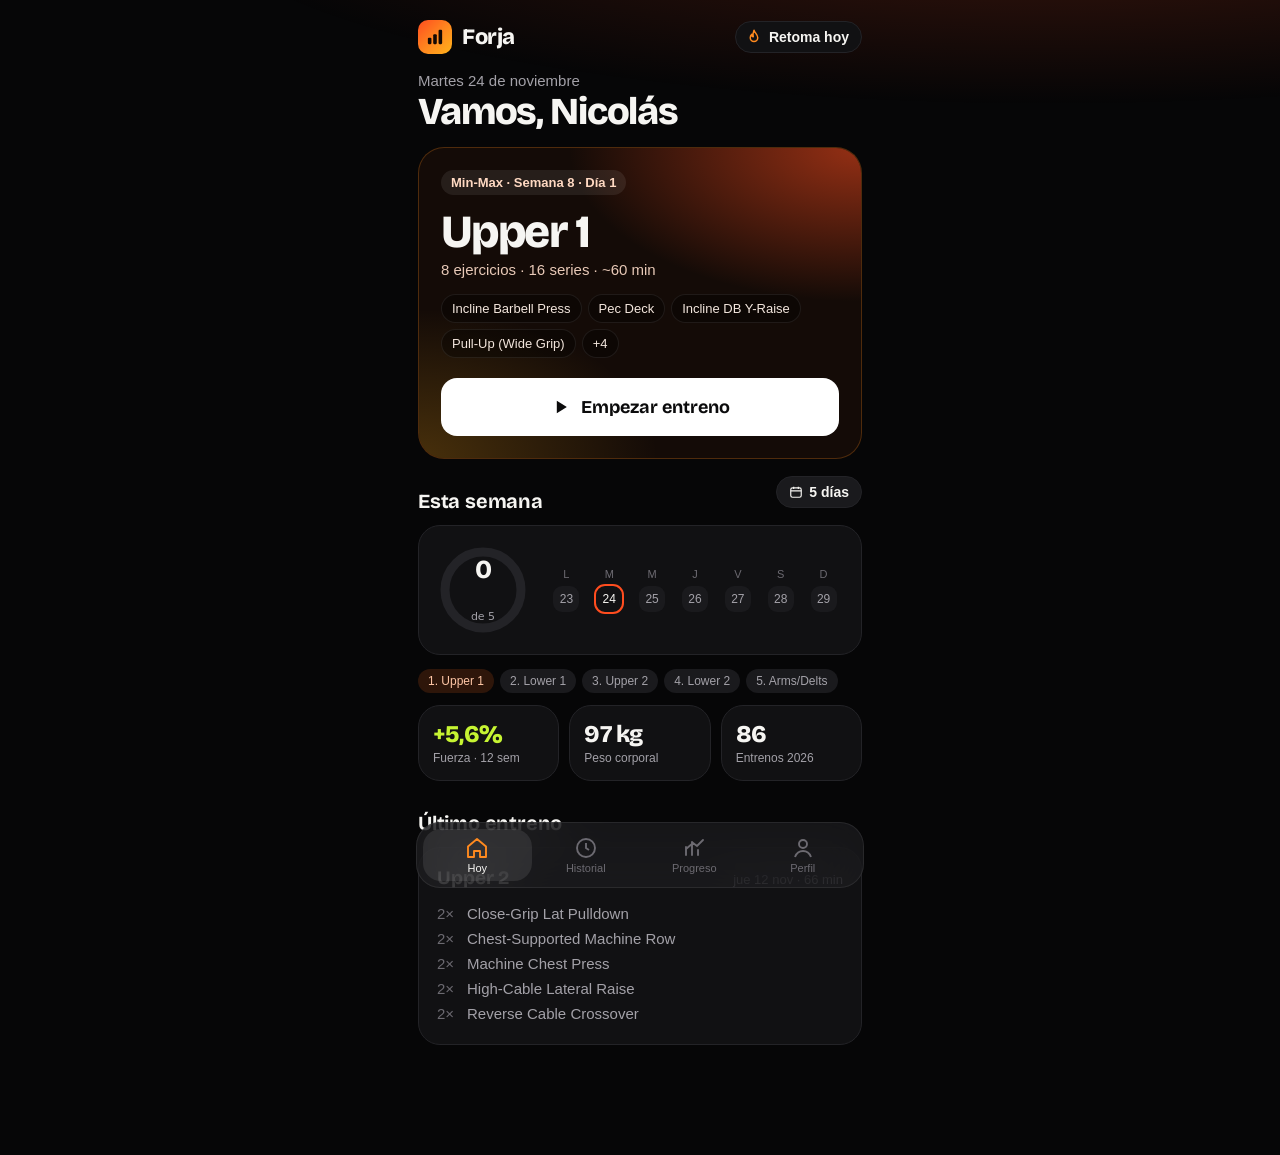
==== commit 8ee77636: "Prototipo v4: semana adaptativa, RP, estancamiento, resumen del domingo y mapa de músculos Co-Author" ====
--- a/proto/index.html
+++ b/proto/index.html
@@ -180,6 +180,66 @@
 .kpis div{background:var(--s1);border:1px solid var(--line);border-radius:16px;padding:12px}
 .kpis b{display:block;font:800 22px var(--display)}
 .kpis small{color:var(--ink2);font-size:12px}
+/* v4: extras */
+.weekhead{display:flex;align-items:center;justify-content:space-between}
+.daysbtn{display:inline-flex;align-items:center;gap:6px;background:var(--s2);border:1px solid var(--line);border-radius:999px;padding:7px 12px;font-size:14px;font-weight:600}
+.daysbtn svg{width:14px;height:14px}
+.plan{display:flex;gap:6px;flex-wrap:wrap;margin-top:14px}
+.plan span{font-size:12px;border-radius:999px;padding:5px 10px;background:var(--s2);color:var(--ink2)}
+.plan span.next{background:rgba(255,106,31,.16);color:#FFC7A6}
+.moved{display:inline-block;margin-left:6px;font:600 11px system-ui;color:var(--gold);background:rgba(255,178,26,.12);border-radius:6px;padding:2px 6px;vertical-align:middle}
+.alert{position:relative;overflow:hidden;border-radius:22px;padding:16px 18px;margin-top:14px;border:1px solid var(--line);background:var(--s1);display:flex;gap:14px;align-items:center;width:100%;text-align:left}
+.alert .ic2{width:42px;height:42px;border-radius:13px;display:grid;place-items:center;flex:0 0 auto;background:var(--grad)}
+.alert .ic2 svg{width:22px;height:22px}
+.alert b{display:block;font:700 17px var(--display)}
+.alert span{color:var(--ink2);font-size:14px}
+.alert.warn .ic2{background:#3A2A0E}
+.choices{display:grid;grid-template-columns:repeat(3,1fr);gap:10px;margin:18px 0 6px}
+.choices button{height:72px;border-radius:18px;background:var(--s2);border:1px solid var(--line);font:800 28px var(--display)}
+.choices button small{display:block;font:500 12px system-ui;color:var(--ink2)}
+.choices button.on{background:var(--grad);color:#120804;border-color:transparent}
+.choices button.on small{color:#3a1a08}
+.rp{padding:12px 0;border-bottom:1px solid var(--line);position:relative}
+.rp > b{display:block;font-size:16px;margin-bottom:8px}
+.opts{display:grid;grid-template-columns:repeat(3,1fr);gap:6px}
+.opts button{height:40px;border-radius:11px;background:var(--s2);font-size:14px;color:var(--ink2);transition:background .2s,color .2s}
+.opts button.on{background:rgba(255,106,31,.2);color:#FFD3B8;font-weight:600;animation:pop .35s var(--spring)}
+.hint.stall{border-color:rgba(255,178,26,.35)}
+.hint.stall b{color:var(--gold)}
+.hint button{margin-left:4px;color:#120804;background:var(--gold);border-radius:7px;padding:2px 8px;font-size:12px;font-weight:700}
+.tabs2{position:relative;display:grid;grid-template-columns:1fr 1fr;background:var(--s1);border:1px solid var(--line);border-radius:14px;padding:3px;margin-bottom:16px}
+.tabs2 .sind{position:absolute;top:3px;bottom:3px;left:3px;width:calc(50% - 3px);border-radius:11px;background:var(--s3);transition:transform .35s var(--spring)}
+.tabs2 button{position:relative;padding:9px 0;font-size:14px;font-weight:600;color:var(--ink2)}
+.tabs2 button.on{color:var(--ink)}
+.bodywrap svg{width:100%;height:auto;display:block}
+.bodywrap path{transition:fill .8s var(--out)}
+.mrow{display:grid;grid-template-columns:110px 1fr 54px;align-items:center;gap:10px;padding:9px 0;font-size:14px}
+.mtrack{height:8px;border-radius:5px;background:var(--s2);overflow:hidden}
+.mtrack i{display:block;height:100%;border-radius:5px;background:var(--grad);transform-origin:left;animation:growx .8s var(--out) backwards}
+@keyframes growx{from{transform:scaleX(0)}}
+.legend{display:flex;align-items:center;gap:8px;font-size:12px;color:var(--ink3);margin-top:8px}
+.legend i{flex:1;height:6px;border-radius:4px;background:linear-gradient(90deg,#232327,#5A2A14,#FF4D1F,#FFB21A)}
+/* historias */
+#story{position:fixed;inset:0;z-index:40;display:none;background:#0b0604;max-width:480px;margin:auto;overflow:hidden}
+#story.on{display:block;animation:fade .3s}
+#story .bg{position:absolute;inset:-20%;background:radial-gradient(60% 50% at 80% 10%,rgba(255,77,31,.5),transparent 70%),radial-gradient(60% 50% at 10% 90%,rgba(255,178,26,.25),transparent 70%);animation:breathe 7s ease-in-out infinite alternate}
+.bars2{position:absolute;top:calc(12px + env(safe-area-inset-top));left:14px;right:14px;display:flex;gap:4px;z-index:2}
+.bars2 span{flex:1;height:3px;border-radius:2px;background:rgba(255,255,255,.25);overflow:hidden}
+.bars2 span i{display:block;height:100%;background:#fff;transform-origin:left;transform:scaleX(0)}
+.bars2 span.seen i{transform:scaleX(1)}
+.bars2 span.cur i{animation:fill 5s linear forwards}
+@keyframes fill{to{transform:scaleX(1)}}
+.sclose{position:absolute;top:calc(26px + env(safe-area-inset-top));right:12px;z-index:3;font-size:26px;color:#fff;width:44px;height:44px}
+.slide{position:absolute;inset:0;padding:90px 26px 40px;display:flex;flex-direction:column;justify-content:center;z-index:1}
+.slide .k{font:600 15px system-ui;color:#FFC7A6;margin-bottom:12px;animation:rise .6s var(--out) backwards}
+.slide .h{font:800 54px/0.98 var(--display);letter-spacing:-.04em;margin:0 0 14px;animation:rise .6s .08s var(--out) backwards}
+.slide .p{font-size:18px;color:#E9DCD3;line-height:1.4;animation:rise .6s .16s var(--out) backwards}
+.slide .list2{margin-top:20px;animation:rise .6s .24s var(--out) backwards}
+.slide .list2 div{display:flex;justify-content:space-between;padding:12px 0;border-bottom:1px solid rgba(255,255,255,.12);font-size:16px}
+.tapl,.tapr{position:absolute;top:0;bottom:0;z-index:2}.tapl{left:0;width:30%}.tapr{right:0;width:70%}
+.switch{width:50px;height:30px;border-radius:999px;background:var(--s3);position:relative;flex:0 0 auto;transition:background .25s}
+.switch::after{content:"";position:absolute;top:3px;left:3px;width:24px;height:24px;border-radius:50%;background:#fff;transition:transform .3s var(--spring)}
+.switch.on{background:var(--orange)}.switch.on::after{transform:translateX(20px)}
 @media (prefers-reduced-motion:reduce){*,*::before,*::after{animation:none!important;transition:none!important}}
 </style></head>
 <body>
@@ -205,6 +265,13 @@
     <div class="li"><span class="ic">kg</span><div class="grow"><div class="name">Peso corporal</div><div class="meta">97,0 kg · +1 kg/mes</div></div><span class="chev">›</span></div>
     <div class="li"><span class="ic">cm</span><div class="grow"><div class="name">Medidas</div><div class="meta">Cintura, brazo, pecho, muslo</div></div><span class="chev">›</span></div>
     <div class="li"><span class="ic">⚙</span><div class="grow"><div class="name">Ajustes</div><div class="meta">Sincronización, descanso, extras</div></div><span class="chev">›</span></div>
+  </div>
+  <h2>Demostración</h2>
+  <p class="muted small" style="margin:-4px 4px 10px">Activa estas situaciones para ver cómo aparece cada función.</p>
+  <div class="list">
+    <button class="li" data-demo="sunday"><div class="grow"><div class="name">Es domingo</div><div class="meta">Aparece el resumen de tu semana en Hoy</div></div><span class="switch"></span></button>
+    <button class="li" data-demo="deload"><div class="grow"><div class="name">Recuperación baja</div><div class="meta">Aparece la sugerencia de descarga</div></div><span class="switch"></span></button>
+    <button class="li" data-demo="stall"><div class="grow"><div class="name">Pec Deck estancado</div><div class="meta">Se ve el siguiente paso al entrenar</div></div><span class="switch"></span></button>
   </div>
   <p class="muted small" style="margin:16px 4px">Prototipo · <a href="marca.html" style="color:var(--orange)">ver la marca</a></p>
 </section>
@@ -229,6 +296,8 @@
 
 <div class="sheet" id="done"><div class="panel"><div class="glow"></div><p class="big" id="dtitle">¡Entreno forjado!</p><div id="dbody"></div><button class="btn" id="dok">Listo</button></div></div>
 
+<div class="sheet" id="sh"><div class="panel"><div class="glow"></div><div id="shbody" style="position:relative"></div></div></div>
+<div id="story"><div class="bg"></div><div class="bars2" id="sbars"></div><button class="sclose" id="sclose" aria-label="Cerrar">×</button><div id="slides"></div><div class="tapl" id="sprev"></div><div class="tapr" id="snext"></div></div>
 <script src="data.js"></script>
 <script>
 const G = window.GYM, $ = s => document.querySelector(s);
@@ -254,6 +323,7 @@
   const show = v => el.textContent = prefix + (dec ? fmt(v) : Math.round(v).toLocaleString('es-VE')) + suffix;
   if (reduce) { show(to); return; }
   const t0 = performance.now(), d = 700;
+  setTimeout(() => show(to), d + 80); // valor final garantizado aunque la pestaña esté en segundo plano
   (function f(t) { const k = Math.min(1, (t - t0) / d), e = 1 - Math.pow(1 - k, 3); show(to * e); if (k < 1) requestAnimationFrame(f); })(t0);
 }
 
@@ -439,7 +509,8 @@
   document.querySelectorAll('#tabs button').forEach(x => x.classList.toggle('on', x.dataset.tab === tab));
   const swap = () => { document.querySelectorAll('.screen').forEach(s => s.classList.toggle('on', s.id === 's-' + tab));
     if (tab === 'inicio') { renderHome(); animRing(); } if (tab === 'progreso') { $('#prog-main').hidden = false; $('#prog-detail').hidden = true; renderProg(); } window.scrollTo(0, 0); };
-  if (document.startViewTransition && !reduce) document.startViewTransition(swap); else swap();
+  let ran = false; const once = () => { if (!ran) { ran = true; swap(); } };
+  if (document.startViewTransition && !reduce && !document.hidden) { document.startViewTransition(once); setTimeout(once, 300); } else once();
 }
 $('#tabs').onclick = e => { const b = e.target.closest('[data-tab]'); if (b) go(b.dataset.tab); };
 function animRing() { const done = 0; requestAnimationFrame(() => { const r = $('#wring'); if (r) { r.style.transition = 'stroke-dashoffset 1s cubic-bezier(.16,1,.3,1)'; r.style.strokeDashoffset = 238.8 * (1 - Math.max(done, .02) / 5); } }); }
@@ -454,4 +525,189 @@
 })();
 renderHome(); animRing();
 </script>
+<script>
+// ===================== v4: extras que aparecen solo cuando hacen falta =====================
+const DEMO = {sunday: false, deload: false, stall: false};
+const MNAME = {pecho:'Pecho','deltoide-ant':'Hombro frontal','deltoide-lat':'Hombro lateral','deltoide-post':'Hombro posterior','espalda-media':'Espalda media',dorsal:'Dorsal',trapecio:'Trapecio',biceps:'Bíceps',triceps:'Tríceps',antebrazo:'Antebrazo',cuadriceps:'Cuádriceps',isquios:'Isquios',gluteo:'Glúteo',aductores:'Aductores',pantorrilla:'Pantorrilla',abdomen:'Abdomen'};
+const TARGET = {pecho:6,'deltoide-ant':4,'deltoide-lat':6,'espalda-media':9,dorsal:6,biceps:6,triceps:6,antebrazo:6,cuadriceps:8,isquios:4,gluteo:9,pantorrilla:4,abdomen:4};
+const BASE = PLAN.map(p => p.slice());
+const EXTRA = {4: [['Bayesian Cable Curl',2,6,8,2.5,'Arms/Delts'],['Cable Triceps Kickback',2,8,10,2.5,'Arms/Delts']],
+               3: [['Bayesian Cable Curl',2,6,8,2.5,'Arms/Delts'],['Cable Triceps Kickback',2,8,10,2.5,'Arms/Delts'],['Machine Lateral Raise',2,8,10,5,'Arms/Delts']]};
+const WEEKS = {5: ['Upper 1','Lower 1','Upper 2','Lower 2','Arms/Delts'], 4: ['Upper 1','Lower 1','Upper 2','Lower 2'], 3: ['Upper 1','Lower','Upper 2']};
+const OUT = {5: [], 4: ['Wrist Curl','Wrist Extension','Dead Hang','Alternating DB Curl'], 3: ['Wrist Curl','Wrist Extension','Dead Hang','Alternating DB Curl','Leg Press','Leg Press Calf Push-Away']};
+let days = 5, rpIn = {}, rpPump = {};
+
+function setDays(n) { days = n; PLAN.length = 0; BASE.forEach(p => PLAN.push(p.slice())); (EXTRA[n] || []).forEach(p => PLAN.push(p.slice())); }
+updProg = function () {
+  const total = [...document.querySelectorAll('#wbody tr')].filter(r => r.querySelector('.chk')).length || 1;
+  const n = document.querySelectorAll('#wbody tr.done').length, s = Math.floor((Date.now() - t0) / 1000);
+  $('#wtime').textContent = Math.floor(s / 60) + ':' + String(s % 60).padStart(2, '0') + ' · ' + n + ' de ' + total + ' series';
+  $('#wprog').style.transform = 'scaleX(' + n / total + ')';
+};
+const ICON = {
+  flame: '<svg viewBox="0 0 24 24" fill="none" stroke="#120804" stroke-width="2.2" stroke-linecap="round" stroke-linejoin="round"><path d="M12 3c1 3.5 5 5.5 5 10a5 5 0 0 1-10 0c0-2 1-3.5 2-4.5 0 2 1 3 2 3-1-3 0-6 1-8.5z"/></svg>',
+  pause: '<svg viewBox="0 0 24 24" fill="none" stroke="#FFB21A" stroke-width="2.2" stroke-linecap="round"><path d="M9 6v12M15 6v12"/></svg>',
+  cal: '<svg viewBox="0 0 24 24" fill="none" stroke="currentColor" stroke-width="2"><rect x="3" y="5" width="18" height="16" rx="3"/><path d="M3 10h18M8 3v4M16 3v4"/></svg>'
+};
+
+// ---------- HOY con extras ----------
+const _renderHome = renderHome;
+renderHome = function () {
+  _renderHome();
+  const home = $('#home'), cards = [];
+  if (DEMO.sunday) cards.push('<button class="alert" id="openStory"><span class="ic2">' + ICON.flame + '</span><div><b>Tu semana 46 en Forja</b><span>3 entrenos · 2 récords · mira el resumen</span></div><span class="chev">›</span></button>');
+  if (DEMO.deload) cards.push('<button class="alert warn" id="openDeload"><span class="ic2">' + ICON.pause + '</span><div><b>Tu cuerpo pide descarga</b><span>Pecho y espalda llegaron adoloridos dos veces</span></div><span class="chev">›</span></button>');
+  if (cards.length) home.children[0].insertAdjacentHTML('afterend', '<div>' + cards.join('') + '</div>');
+  // tarjeta de hoy: días de la semana
+  const today = home.querySelector('.today');
+  today.querySelector('.meta').textContent = PLAN.length + ' ejercicios · ' + PLAN.reduce((a, p) => a + p[1], 0) + ' series · ~' + (days === 5 ? 60 : days === 4 ? 70 : 80) + ' min';
+  if (days !== 5) today.querySelector('.chips').insertAdjacentHTML('beforeend', '<span style="background:rgba(255,178,26,.18);color:#FFD27A">+' + EXTRA[days].length + ' de Arms/Delts</span>');
+  const wk = home.querySelector('.weekwrap').parentElement;
+  wk.querySelector('h2').outerHTML = '<div class="weekhead"><h2>Esta semana</h2><button class="daysbtn" id="daysBtn">' + ICON.cal + days + ' días</button></div>';
+  wk.querySelector('.card').insertAdjacentHTML('afterend', '<div class="plan">' + WEEKS[days].map((d, i) => '<span class="' + (i === 0 ? 'next' : '') + '">' + (i + 1) + '. ' + d + '</span>').join('') + '</div>');
+  $('#daysBtn').onclick = daysSheet;
+  $('#start').onclick = rpStart;
+  $('#openStory') && ($('#openStory').onclick = openStory);
+  $('#openDeload') && ($('#openDeload').onclick = deloadSheet);
+  $('#wring').closest('.ring').querySelector('small').textContent = 'de ' + days;
+};
+function sheet(html) { $('#shbody').innerHTML = html; $('#sh').classList.add('on'); }
+function closeSheet() { $('#sh').classList.remove('on'); }
+$('#sh').addEventListener('click', e => { if (e.target.id === 'sh') closeSheet(); });
+
+function daysSheet() {
+  sheet('<p class="big">¿Cuántos días puedes entrenar esta semana?</p><p class="muted">Forja reorganiza el Min-Max para que no pierdas lo importante.</p>'
+    + '<div class="choices">' + [3, 4, 5].map(n => '<button data-d="' + n + '" class="' + (n === days ? 'on' : '') + '">' + n + '<small>días</small></button>').join('') + '</div><div id="dprev"></div>'
+    + '<button class="btn" id="dset">Listo</button>');
+  const prev = n => $('#dprev').innerHTML = '<div class="plan" style="margin-top:8px">' + WEEKS[n].map(d => '<span>' + d + '</span>').join('') + '</div>'
+    + (OUT[n].length ? '<p class="muted small" style="margin:12px 0 0">Fuera esta semana: ' + OUT[n].join(', ') + '. Ya están en meta o no caben.</p>' : '<p class="muted small" style="margin:12px 0 0">El programa completo, sin cambios.</p>');
+  let pick = days; prev(pick);
+  $('#shbody').querySelector('.choices').onclick = e => { const b = e.target.closest('[data-d]'); if (!b) return; pick = +b.dataset.d;
+    $('#shbody').querySelectorAll('.choices button').forEach(x => x.classList.toggle('on', x === b)); prev(pick); };
+  $('#dset').onclick = () => { setDays(pick); closeSheet(); renderHome(); animRing(); };
+}
+function deloadSheet() {
+  sheet('<p class="big">Semana de descarga</p><p class="muted">Pecho y espalda llegaron adoloridos en 2 entrenos seguidos y tu Incline Barbell Press bajó. Una semana suave ahora te deja subir más después.</p>'
+    + '<div class="list" style="margin-top:14px"><div class="li"><div class="grow"><div class="name">Mismos ejercicios y pesos</div><div class="meta">1 serie menos por ejercicio · lejos del fallo (RIR 2–3)</div></div></div></div>'
+    + '<button class="btn" id="dlok">Hacer descarga esta semana</button><button class="ghost" style="margin-top:10px" id="dlno">Ahora no</button>');
+  $('#dlok').onclick = () => { DEMO.deload = false; closeSheet(); renderHome(); animRing(); };
+  $('#dlno').onclick = closeSheet;
+}
+
+// ---------- estancamiento con un toque ----------
+const _target = target;
+target = function (name, n, lo, hi, inc) {
+  const t = _target(name, n, lo, hi, inc);
+  if (DEMO.stall && name === 'Pec Deck') t.stall = true;
+  return t;
+};
+const _openWorkout = openWorkout;
+openWorkout = function () {
+  _openWorkout();
+  document.querySelectorAll('#wbody .ex').forEach((ex, i) => {
+    const p = PLAN[i]; if (!p) return;
+    if (p[5]) ex.querySelector('h4').insertAdjacentHTML('beforeend', '<span class="moved">movido de ' + p[5] + '</span>');
+    if (DEMO.stall && p[0] === 'Pec Deck') ex.querySelector('.hint').outerHTML = '<div class="hint stall">Estancado 3 sesiones · <b>prueba: rango 6–10</b><button data-stallfix>Aplicar</button></div>';
+  });
+};
+document.addEventListener('click', e => { const b = e.target.closest('[data-stallfix]'); if (b) b.parentElement.outerHTML = '<div class="hint">Rango ampliado · <b>apunta a 10 reps</b> con el mismo peso</div>'; });
+
+// ---------- RP: antes y después ----------
+function musclesOf(plan) { const m = {}; plan.forEach(p => Object.entries(G.muscles[p[0]] || {}).forEach(([k, v]) => { if (v === 1) m[k] = 1; })); return Object.keys(m).filter(k => MNAME[k]).slice(0, 5); }
+function rpRows(list, opts, store) {
+  return list.map(k => '<div class="rp"><b>' + MNAME[k] + '</b><div class="opts" data-k="' + k + '">' + opts.map(o => '<button class="' + (store[k] === o ? 'on' : '') + '">' + o + '</button>').join('') + '</div></div>').join('');
+}
+function bindOpts(store) { $('#shbody').querySelectorAll('.opts').forEach(g => g.onclick = e => { const b = e.target.closest('button'); if (!b) return; store[g.dataset.k] = b.textContent; g.querySelectorAll('button').forEach(x => x.classList.toggle('on', x === b)); }); }
+function rpStart() {
+  rpIn = {}; rpPump = {};
+  sheet('<p class="big">¿Cómo llegan hoy?</p><p class="muted" style="margin-top:-6px">Un toque por músculo. Forja ajusta tus series de la próxima semana.</p>'
+    + rpRows(musclesOf(PLAN), ['Recuperado', 'Justo', 'Adolorido'], rpIn) + '<button class="btn" id="rpgo">Empezar entreno</button><button class="ghost" style="margin-top:10px" id="rpskip">Saltar</button>');
+  bindOpts(rpIn);
+  $('#rpgo').onclick = () => { closeSheet(); openWorkout(); };
+  $('#rpskip').onclick = () => { rpIn = {}; closeSheet(); openWorkout(); };
+}
+const _fin = $('#wfin').onclick;
+$('#wfin').onclick = () => {
+  const ms = musclesOf(PLAN);
+  sheet('<p class="big">¿Qué tal el bombeo?</p><p class="muted" style="margin-top:-6px">Último paso. También puedes saltarlo.</p>'
+    + rpRows(ms, ['Poco', 'Bien', 'Mucho'], rpPump) + '<button class="btn" id="pdone">Ver resumen</button><button class="ghost" style="margin-top:10px" id="pskip">Saltar</button>');
+  bindOpts(rpPump);
+  const go = () => { closeSheet(); _fin();
+    const ch = ms.map(k => { const s = rpIn[k], p = rpPump[k]; if (!s || !p) return null;
+      const d = s === 'Adolorido' ? -1 : s === 'Recuperado' ? (p === 'Poco' ? 2 : 1) : (p === 'Poco' ? 1 : 0); return d ? [k, d] : null; }).filter(Boolean);
+    if (ch.length) $('#dbody').insertAdjacentHTML('beforeend', '<h2 style="position:relative;margin-top:18px">Próxima semana</h2>' + ch.map(([k, d]) => '<div class="pr"><span>' + MNAME[k] + '</span><span class="pill ' + (d > 0 ? 'up' : 'down') + '">' + (d > 0 ? '+' : '') + d + ' serie' + (Math.abs(d) > 1 ? 's' : '') + '</span></div>').join(''));
+  };
+  $('#pdone').onclick = go; $('#pskip').onclick = () => { rpPump = {}; go(); };
+};
+
+// ---------- músculos (semana real 9–15 nov) ----------
+function weekDose(from, to) {
+  const dose = {};
+  G.sessions.filter(s => s.date >= from && s.date <= to).forEach(s => s.exercises.forEach(e => Object.entries(G.muscles[e.name] || {}).forEach(([k, v]) => { dose[k] = (dose[k] || 0) + v * e.sets.length; })));
+  return dose;
+}
+function rampColor(r) {
+  const st = [[0, [35, 35, 39]], [0.01, [90, 42, 20]], [0.6, [255, 77, 31]], [1, [255, 178, 26]]];
+  r = Math.max(0, Math.min(1, r)); let i = 0; while (i < st.length - 2 && r > st[i + 1][0]) i++;
+  const [a, ca] = st[i], [b, cb] = st[i + 1], k = (r - a) / ((b - a) || 1);
+  return 'rgb(' + ca.map((c, j) => Math.round(c + (cb[j] - c) * k)).join(',') + ')';
+}
+let bodySvg = null;
+fetch('bodymap.svg').then(r => r.text()).then(t => { bodySvg = t.replace(/<style>[\s\S]*?<\/style>/, ''); });
+function musclesView() {
+  const dose = weekDose('2026-11-09', '2026-11-15');
+  const rows = Object.keys(TARGET).map(k => [k, dose[k] || 0, TARGET[k]]).sort((a, b) => a[1] / a[2] - b[1] / b[2]);
+  return '<div class="card bodywrap" id="bodyw">' + (bodySvg || '') + '<div class="legend">0<i></i>meta</div></div>'
+    + '<p class="muted small" style="margin:10px 4px 0">Series duras de tu última semana completa (9–15 nov) contra la meta del Min-Max.</p>'
+    + '<h2>Lo que más falta</h2><div class="card">' + rows.slice(0, 13).map(([k, d, t], i) => '<div class="mrow"><span>' + MNAME[k] + '</span><div class="mtrack"><i style="width:' + Math.min(100, d / t * 100) + '%;animation-delay:' + i * 0.04 + 's"></i></div><span class="muted" style="text-align:right">' + fmt(d) + '/' + t + '</span></div>').join('') + '</div>';
+}
+function paintBody() {
+  const dose = weekDose('2026-11-09', '2026-11-15');
+  document.querySelectorAll('#bodyw [id^="m-"]').forEach(p => { p.style.fill = '#232327'; });
+  setTimeout(() => document.querySelectorAll('#bodyw [id^="m-"]').forEach(p => { const k = p.id.slice(2); p.style.fill = rampColor(TARGET[k] ? (dose[k] || 0) / TARGET[k] : 0); }), 40);
+  document.querySelectorAll('#bodyw [id$="-base"]').forEach(p => p.setAttribute('fill', '#1A1A1D'));
+  const g = document.querySelector('#bodyw g'); g && g.setAttribute('stroke', '#060607');
+}
+const _renderProg = renderProg;
+renderProg = function () {
+  _renderProg();
+  $('#prog').insertAdjacentHTML('afterbegin', '<div class="tabs2" id="ptabs"><span class="sind"></span><button class="on" data-p="ex">Ejercicios</button><button data-p="mu">Músculos</button></div><div id="pmu" hidden></div>');
+  const exParts = [...$('#prog').children].slice(2);
+  $('#ptabs').onclick = e => { const b = e.target.closest('[data-p]'); if (!b) return; const mu = b.dataset.p === 'mu';
+    $('#ptabs .sind').style.transform = 'translateX(' + (mu ? 100 : 0) + '%)'; $('#ptabs').querySelectorAll('button').forEach(x => x.classList.toggle('on', x === b));
+    exParts.forEach(x => x.hidden = mu); $('#pmu').hidden = !mu; if (mu) { $('#pmu').innerHTML = musclesView(); paintBody(); } };
+};
+
+// ---------- resumen del domingo (historia) ----------
+let si = 0, stimer;
+function storySlides() {
+  const from = '2026-11-09', to = '2026-11-15', ss = G.sessions.filter(s => s.date >= from && s.date <= to);
+  const recs = [];
+  for (const [name, s] of Object.entries(G.series)) { const p = s.points; p.forEach((x, i) => { if (x[0] >= from && x[0] <= to && i > 0 && x[1] > Math.max(...p.slice(0, i).map(q => q[1]))) recs.push([name, x[1], s]); }); }
+  const dose = weekDose(from, to), gaps = Object.keys(TARGET).map(k => [k, (dose[k] || 0) / TARGET[k]]).sort((a, b) => a[1] - b[1]).slice(0, 3);
+  return [
+    '<div class="k">Semana 46 · 9–15 nov</div><div class="h">' + ss.length + ' de 5<br>entrenos</div><div class="p">' + ss.map(s => s.day).join(', ') + '. ' + ss.reduce((a, s) => a + s.min, 0) + ' minutos forjando.</div>',
+    '<div class="k">Récords</div><div class="h">' + recs.length + (recs.length === 1 ? ' récord' : ' récords') + '</div><div class="list2">' + recs.slice(0, 4).map(r => '<div><span>' + r[0] + '</span><b>' + fmt(r[1]) + (r[2].bw ? ' reps' : unit(r[2].unit)) + '</b></div>').join('') + '</div>',
+    '<div class="k">Músculos</div><div class="h">Te faltó ' + MNAME[gaps[0][0]].toLowerCase() + '</div><div class="p">Los tres más cortos frente a la meta del Min-Max:</div><div class="list2">' + gaps.map(g => '<div><span>' + MNAME[g[0]] + '</span><b>' + Math.round(g[1] * 100) + '%</b></div>').join('') + '</div>',
+    '<div class="k">Próxima semana</div><div class="h">Semana 8</div><div class="p">Empieza por Upper 1. Prioriza ' + gaps.slice(0, 2).map(g => MNAME[g[0]].toLowerCase()).join(' y ') + '.</div><button class="btn" id="splan" style="position:relative;z-index:4">Planear mis días</button>'
+  ];
+}
+function openStory() {
+  const sl = storySlides(); si = 0; $('#story').classList.add('on'); document.body.style.overflow = 'hidden';
+  $('#sbars').innerHTML = sl.map(() => '<span><i></i></span>').join('');
+  const show = () => { clearTimeout(stimer); $('#slides').innerHTML = '<div class="slide">' + sl[si] + '</div>';
+    $('#sbars').querySelectorAll('span').forEach((b, i) => { b.className = i < si ? 'seen' : i === si ? 'cur' : ''; });
+    const pb = $('#splan'); if (pb) pb.onclick = () => { closeStory(); daysSheet(); };
+    if (si < sl.length - 1) stimer = setTimeout(() => { si++; show(); }, 5000); };
+  $('#snext').onclick = () => { if (si < sl.length - 1) { si++; show(); } else closeStory(); };
+  $('#sprev').onclick = () => { if (si > 0) { si--; show(); } };
+  show();
+}
+function closeStory() { clearTimeout(stimer); $('#story').classList.remove('on'); document.body.style.overflow = ''; }
+$('#sclose').onclick = closeStory;
+
+// ---------- demo toggles ----------
+document.querySelectorAll('[data-demo]').forEach(b => b.onclick = () => { const k = b.dataset.demo; DEMO[k] = !DEMO[k]; b.querySelector('.switch').classList.toggle('on', DEMO[k]); });
+renderHome(); animRing();
+</script>
 </body></html>
